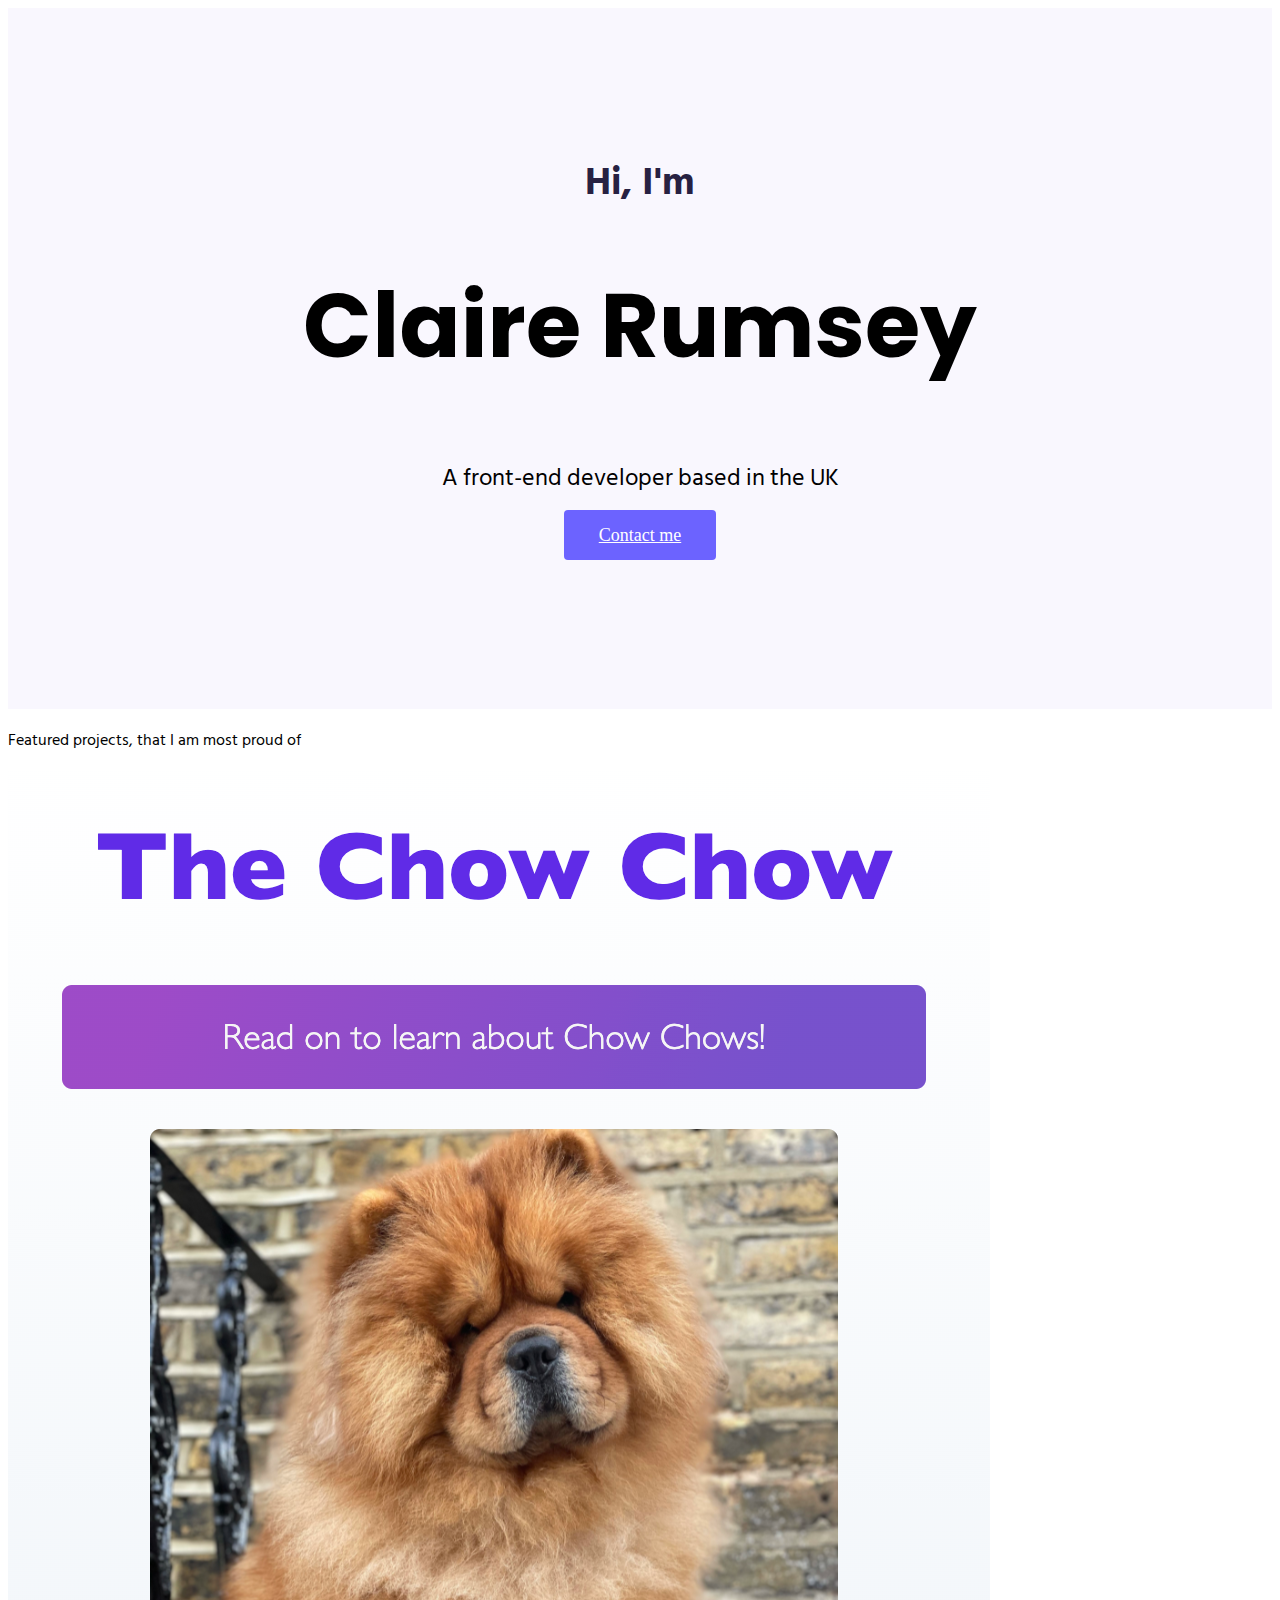
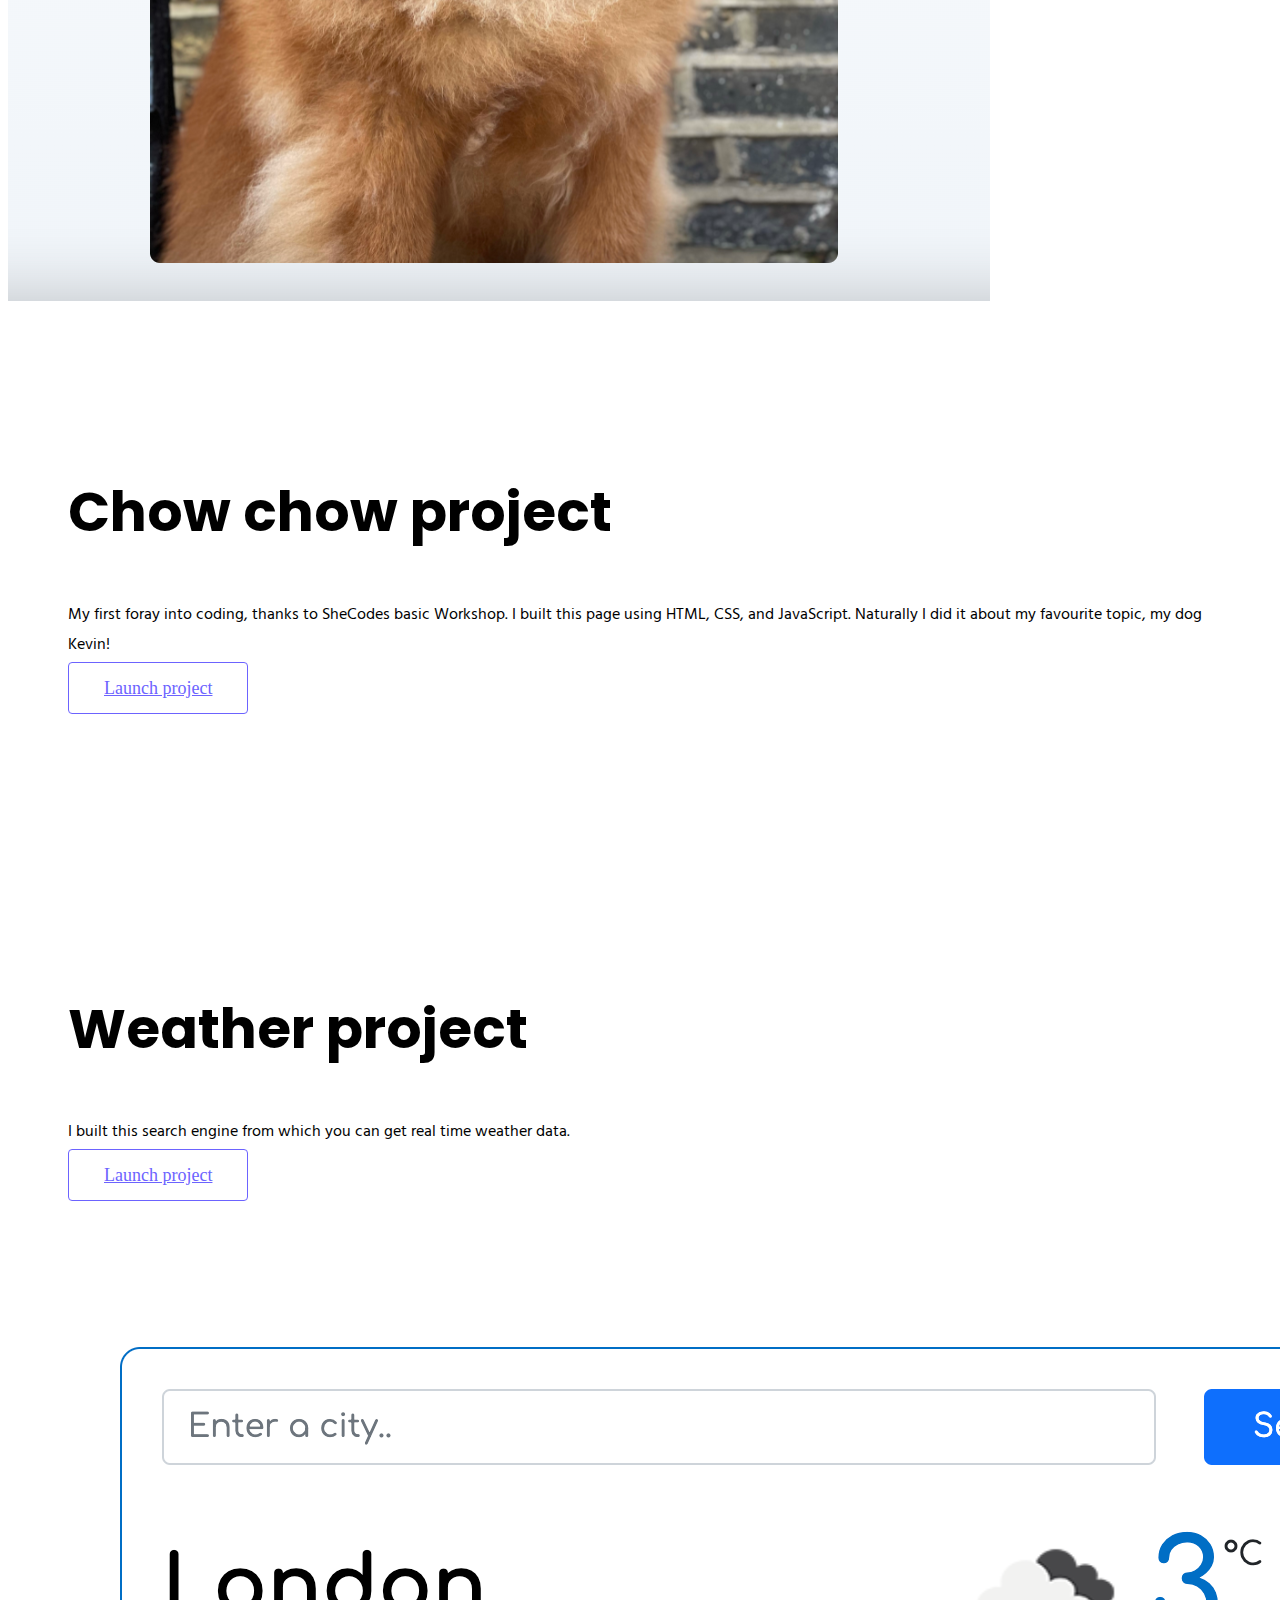
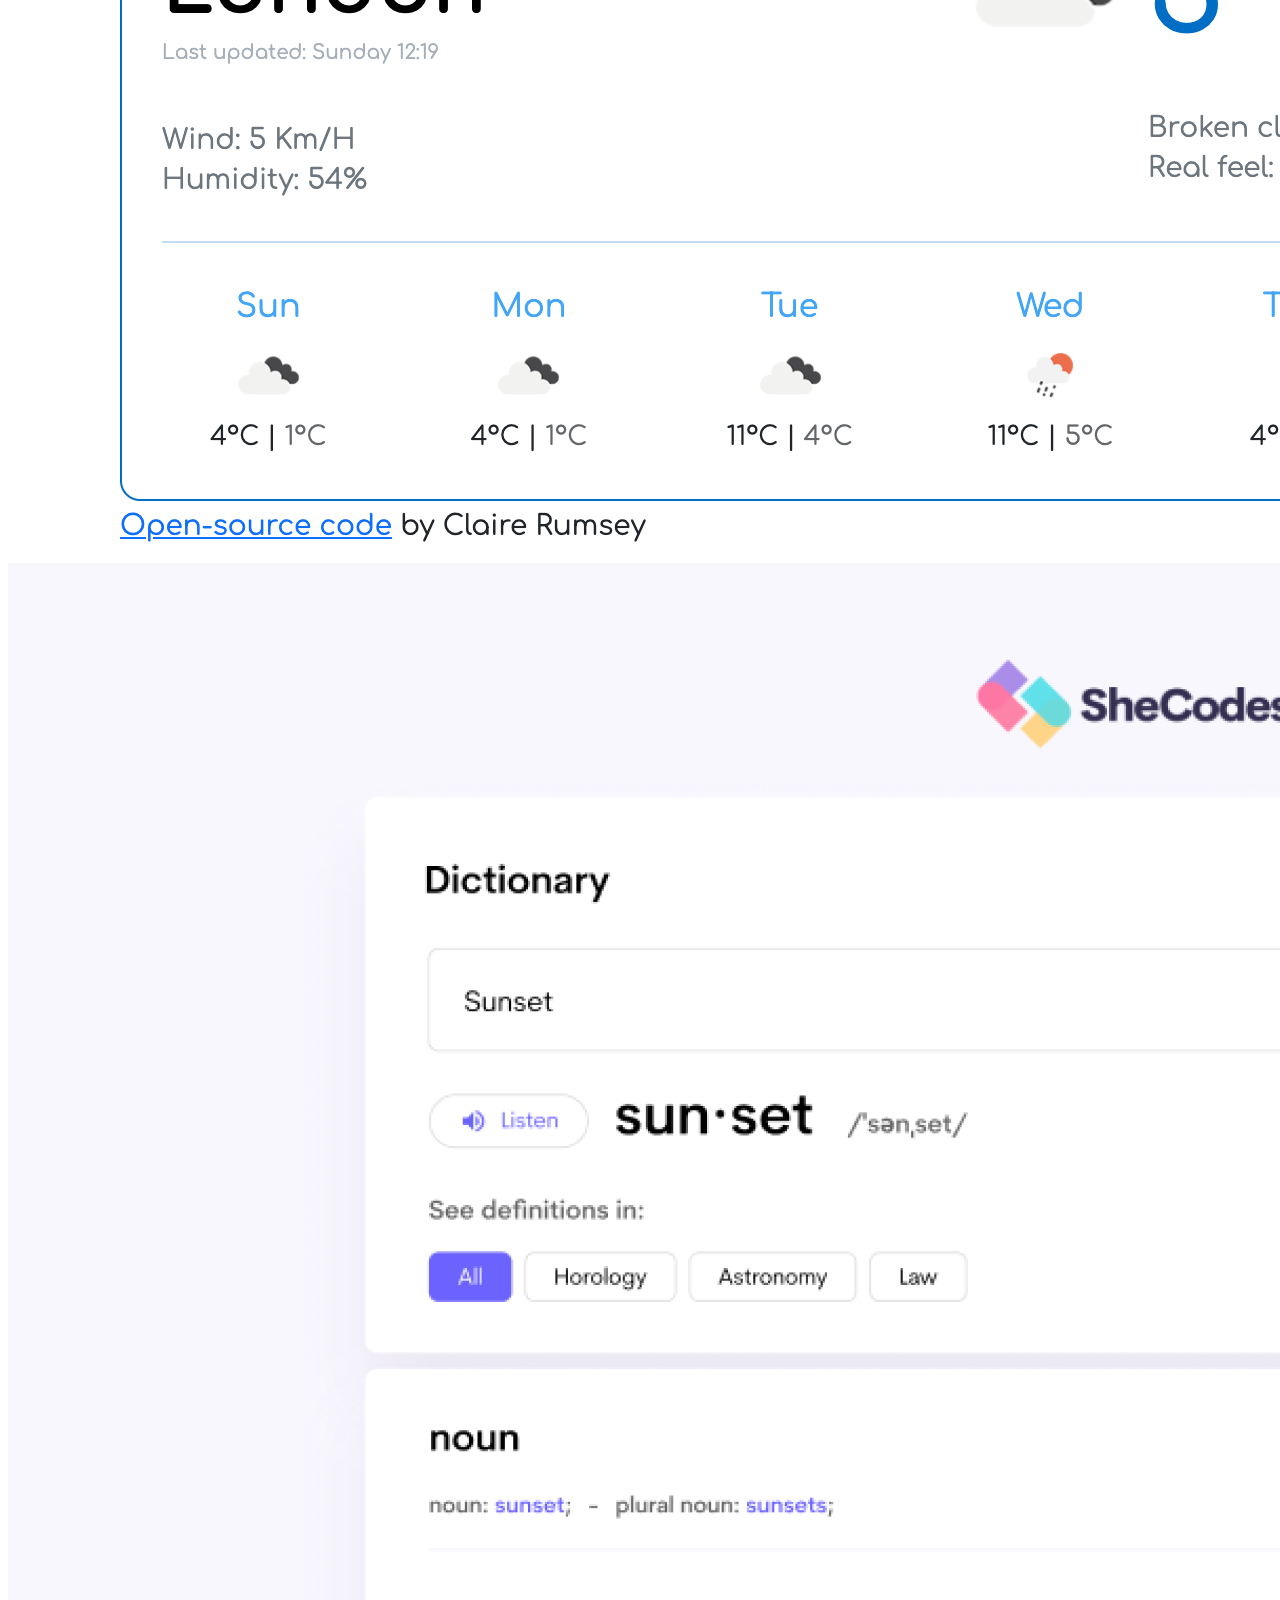
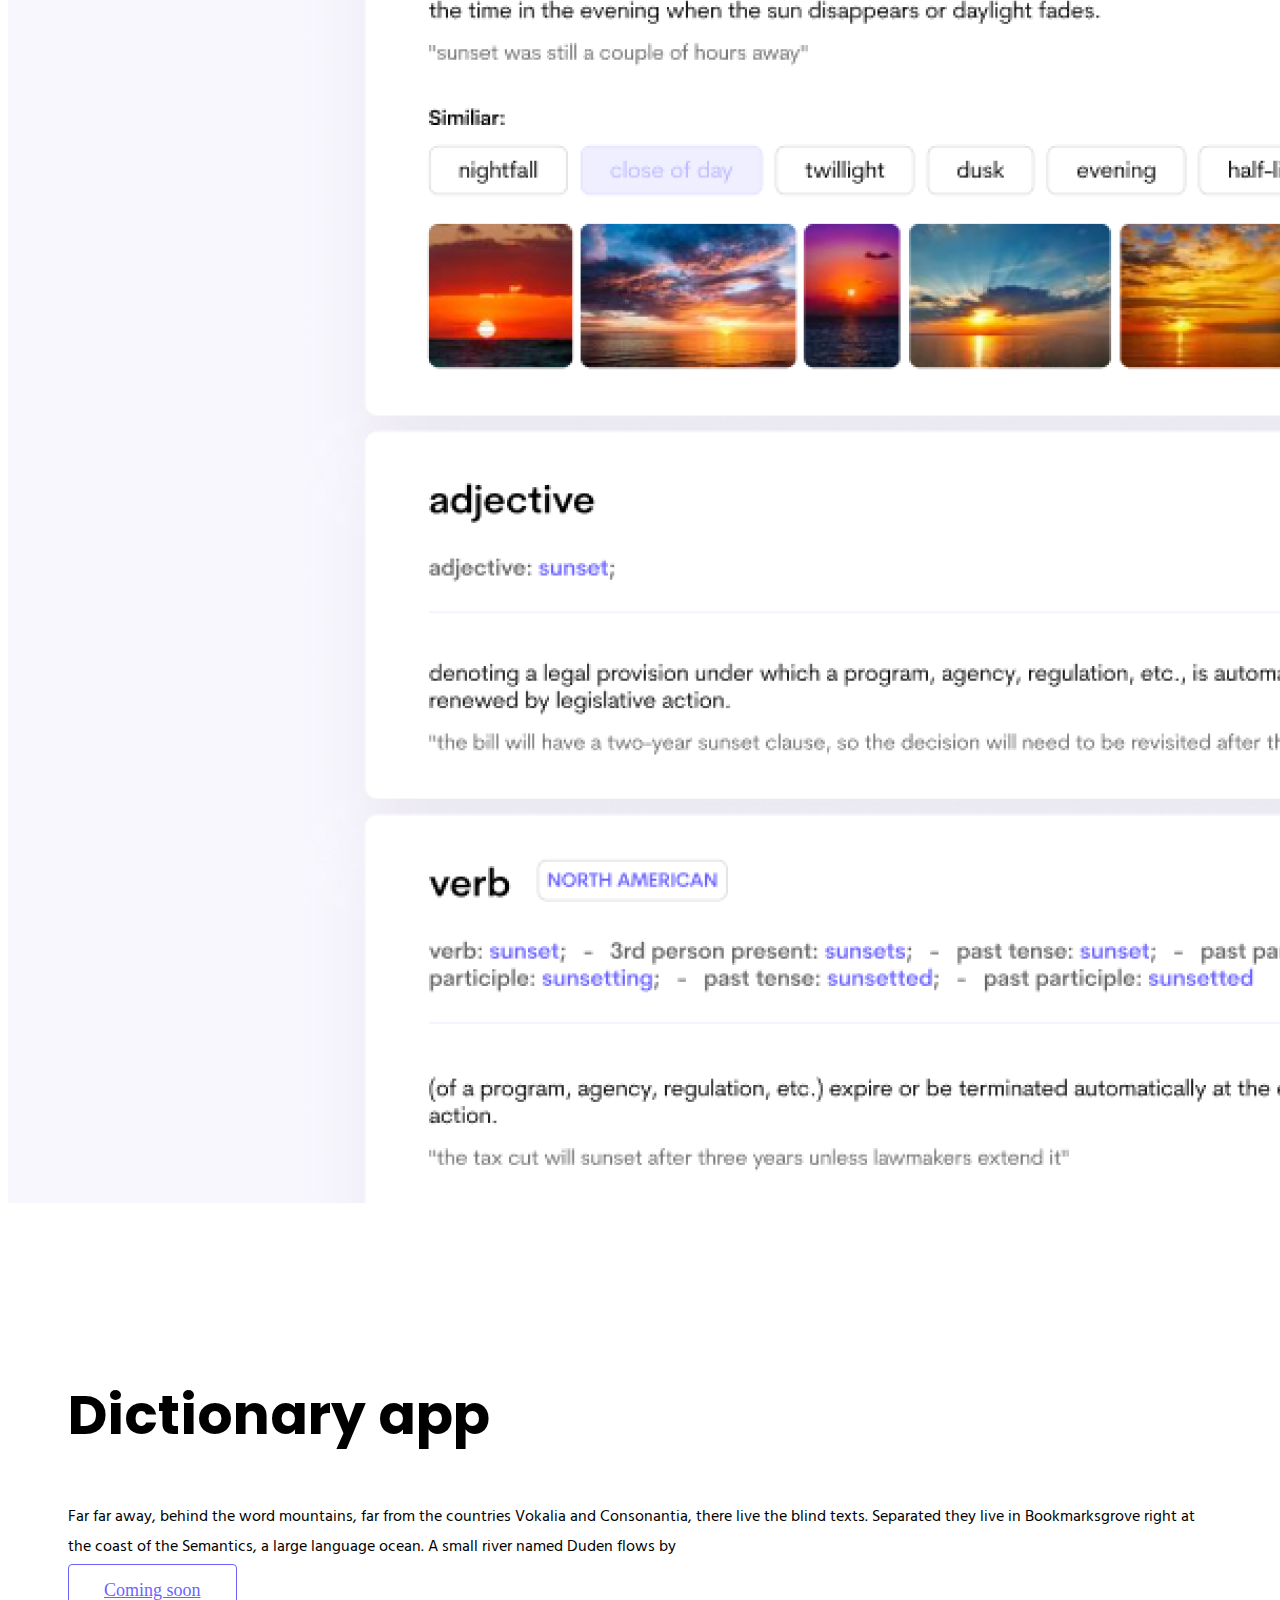
==== index.html @ 6bea8e53 "Integrated homepage content design" ====
<!DOCTYPE html>
<html lang="en">
  <head>
    <meta charset="UTF-8" />
    <meta http-equiv="X-UA-Compatible" content="IE=edge" />
    <meta name="viewport" content="width=device-width, initial-scale=1.0" />
    <title>Document</title>
    <link
      href="https://cdn.jsdelivr.net/npm/bootstrap@5.1.3/dist/css/bootstrap.min.css"
      rel="stylesheet"
      integrity="sha384-1BmE4kWBq78iYhFldvKuhfTAU6auU8tT94WrHftjDbrCEXSU1oBoqyl2QvZ6jIW3"
      crossorigin="anonymous"
    />
    <link rel="preconnect" href="https://fonts.googleapis.com" />
    <link rel="preconnect" href="https://fonts.gstatic.com" crossorigin />
    <link
      href="https://fonts.googleapis.com/css2?family=Hind+Siliguri:wght@400;600;700&family=Poppins:wght@100;200;500;700&display=swap"
      rel="stylesheet"
    />
    <link rel="stylesheet" href="styles/portfolio.css" />
    <script
      src="https://cdn.jsdelivr.net/npm/bootstrap@5.1.3/dist/js/bootstrap.bundle.min.js"
      integrity="sha384-ka7Sk0Gln4gmtz2MlQnikT1wXgYsOg+OMhuP+IlRH9sENBO0LRn5q+8nbTov4+1p"
      crossorigin="anonymous"
    ></script>
    <link
      rel="stylesheet"
      href="https://use.fontawesome.com/releases/v5.15.4/css/all.css"
      integrity="sha384-DyZ88mC6Up2uqS4h/KRgHuoeGwBcD4Ng9SiP4dIRy0EXTlnuz47vAwmeGwVChigm"
      crossorigin="anonymous"
    />
  </head>
  <body>
    <div class="hero">
      <p>Hi, I'm</p>
      <h1>Claire Rumsey</h1>
      <h2 class="mb-4">A front-end developer based in the UK</h2>
      <div>
        <a href="#" class="btn btn-branding"> Contact me</a>
      </div>
    </div>

    <p class="text-center m-5">Featured projects, that I am most proud of</p>
    <div class="container">
      <div class="row mb-4">
        <div class="col d-none d-lg-block">
          <img
            src="images/chowchow.png"
            class="img-fluid"
            alt="Kevin the Chow Chow"
          />
        </div>
        <div class="col">
          <div class="project-descriptions">
            <h2 class="mb-5">Chow chow project</h2>

            <p class="mb-4 text-muted">
              My first foray into coding, thanks to SheCodes basic Workshop. I
              built this page using HTML, CSS, and JavaScript. Naturally I did
              it about my favourite topic, my dog Kevin!
            </p>

            <a href="" class="btn btn-branding-outline"> Launch project </a>
          </div>
        </div>
      </div>
      <div class="row mb-4">
        <div class="col">
          <div class="project-descriptions">
            <h2 class="mb-5">Weather project</h2>

            <p class="mb-4 text-muted">
              I built this search engine from which you can get real time
              weather data.
            </p>

            <a href="" class="btn btn-branding-outline"> Launch project </a>
          </div>
        </div>
        <div class="col d-none d-lg-block">
          <img
            src="images/weather.png"
            class="img-fluid mt-5"
            alt="Weather app"
          />
        </div>
      </div>
      <div class="row mb-4">
        <div class="col d-none d-lg-block">
          <img
            src="images/dictionary.png"
            class="img-fluid"
            alt="Greek yogurt"
          />
        </div>
        <div class="col">
          <div class="project-descriptions">
            <h2 class="mb-5">Dictionary app</h2>

            <p class="mb-4 text-muted">
              Far far away, behind the word mountains, far from the countries
              Vokalia and Consonantia, there live the blind texts. Separated
              they live in Bookmarksgrove right at the coast of the Semantics, a
              large language ocean. A small river named Duden flows by
            </p>

            <a href="" class="btn btn-branding-outline"> Coming soon</a>
          </div>
        </div>
      </div>
    </div>
  </body>
</html>
---- styles/portfolio.css ----
/*font-family: 'Hind Siliguri', sans-serif;
font-family: 'Poppins', sans-serif; */

:root {
  --branding-color: #6c63ff;
  --secondary-color: #f9f7fe;
  --heading-font-family: "Poppins", sans-serif;
  --default-font-family: "Hind Siliguri", sans-serif;
}

h1,
h2,
h3,
h4,
h5,
h6 {
  font-family: var(--heading-font-family);
}

h1 {
  font-size: 90px;
  line-height: 1.5;
}

h2 {
  font-size: 55px;
}

p {
  font-family: var(--default-font-family);
  font-weight: normal;
  font-size: 16px;
  line-height: 30px;
}

.hero {
  background: var(--secondary-color);
  text-align: center;
  padding: 160px 20px;
}

.hero p {
  color: #272142;
  font-size: 38px;
  font-weight: bold;
  margin: 0;
}

.hero h2 {
  font-family: "Hind Siliguri", sans-serif;
  font-weight: normal;
  font-size: 24px;
  line-height: 2;
}

.btn-branding {
  background: var(--branding-color);
  border-radius: 4px;
  color: #ffff;
  font-size: 18px;
  line-height: 27px;
  padding: 15px 35px;
}

.btn-branding-outline {
  border: 1px solid var(--branding-color);
  border-radius: 4px;
  color: var(--branding-color);
  font-size: 18px;
  line-height: 27px;
  padding: 15px 35px;
}

.project-descriptions {
  padding: 120px 60px;
}

@media (max-width: 993px) {
  h1 {
    font-size: 60px;
  }

  h2 {
    font-size: 45px;
  }

  .hero {
    padding: 80px 20px;
  }
  .project-descriptions {
    padding: 0;
    text-align: center;
  }
}
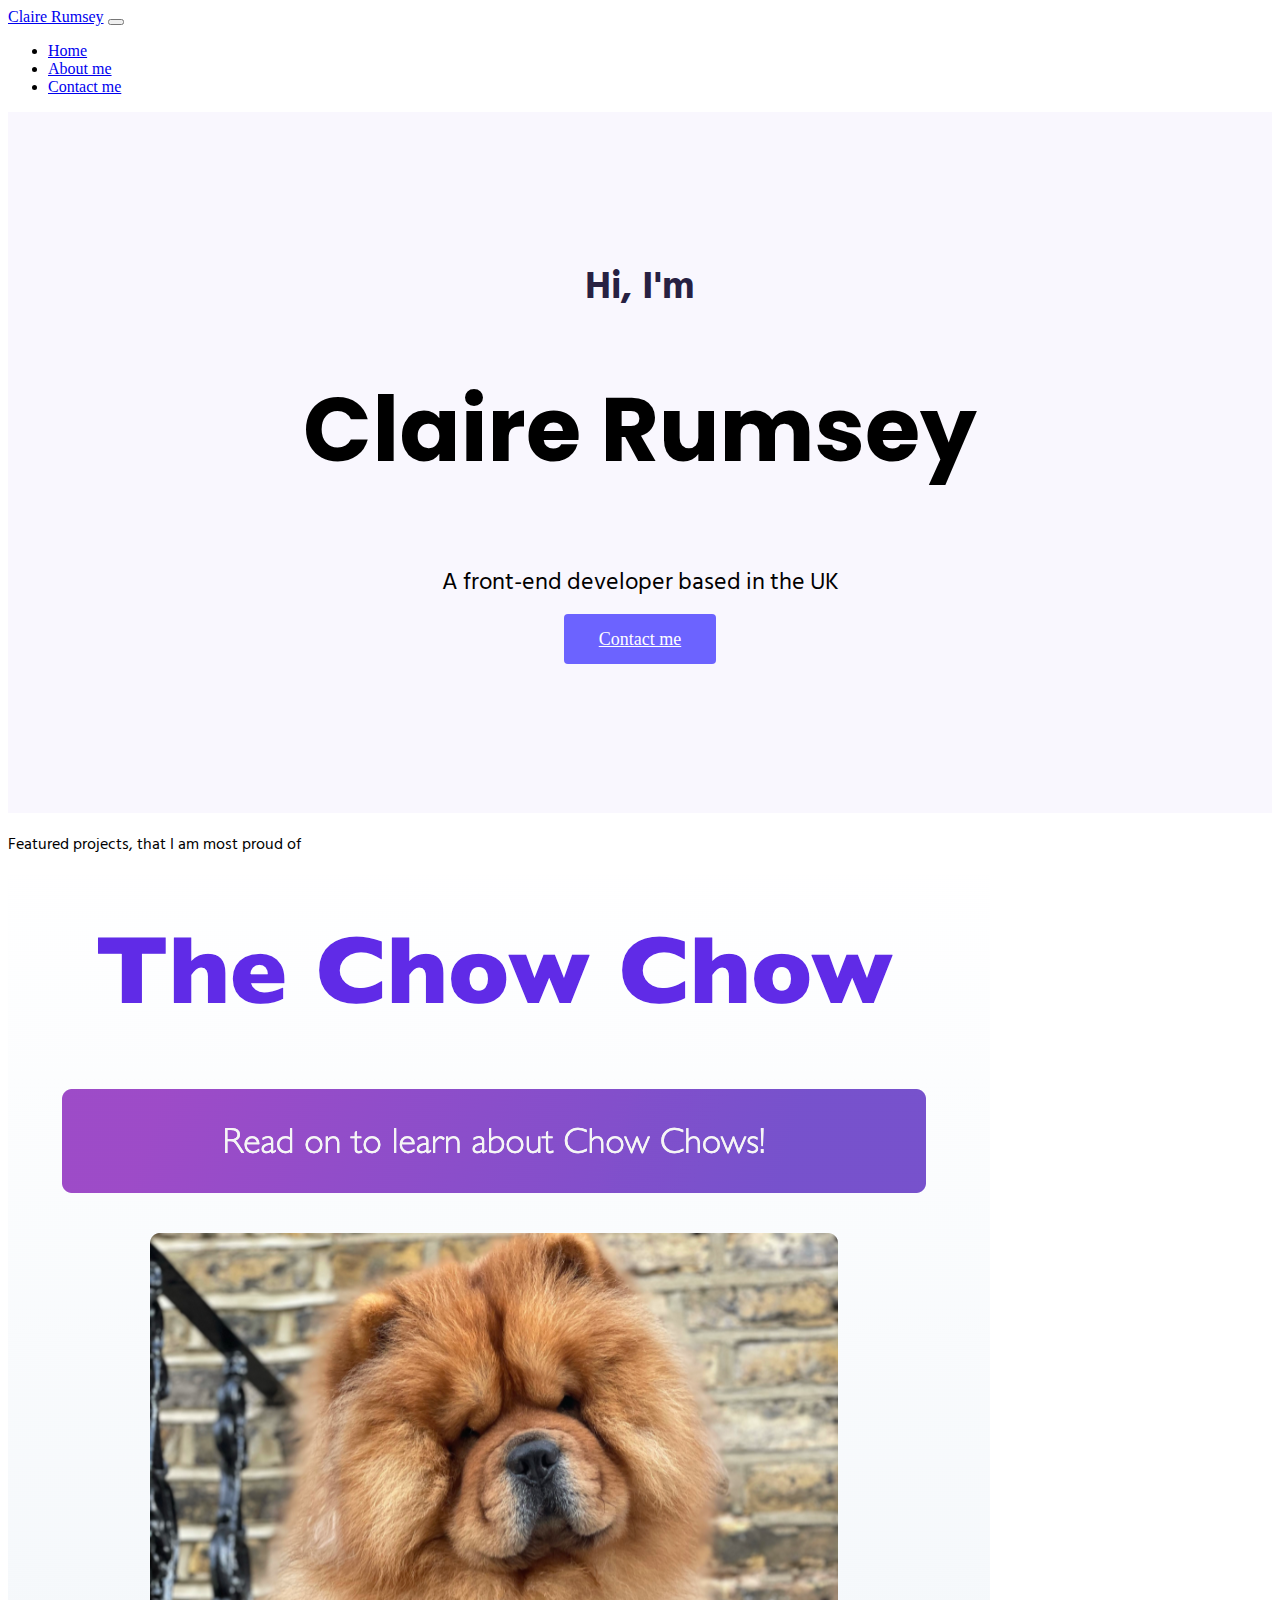
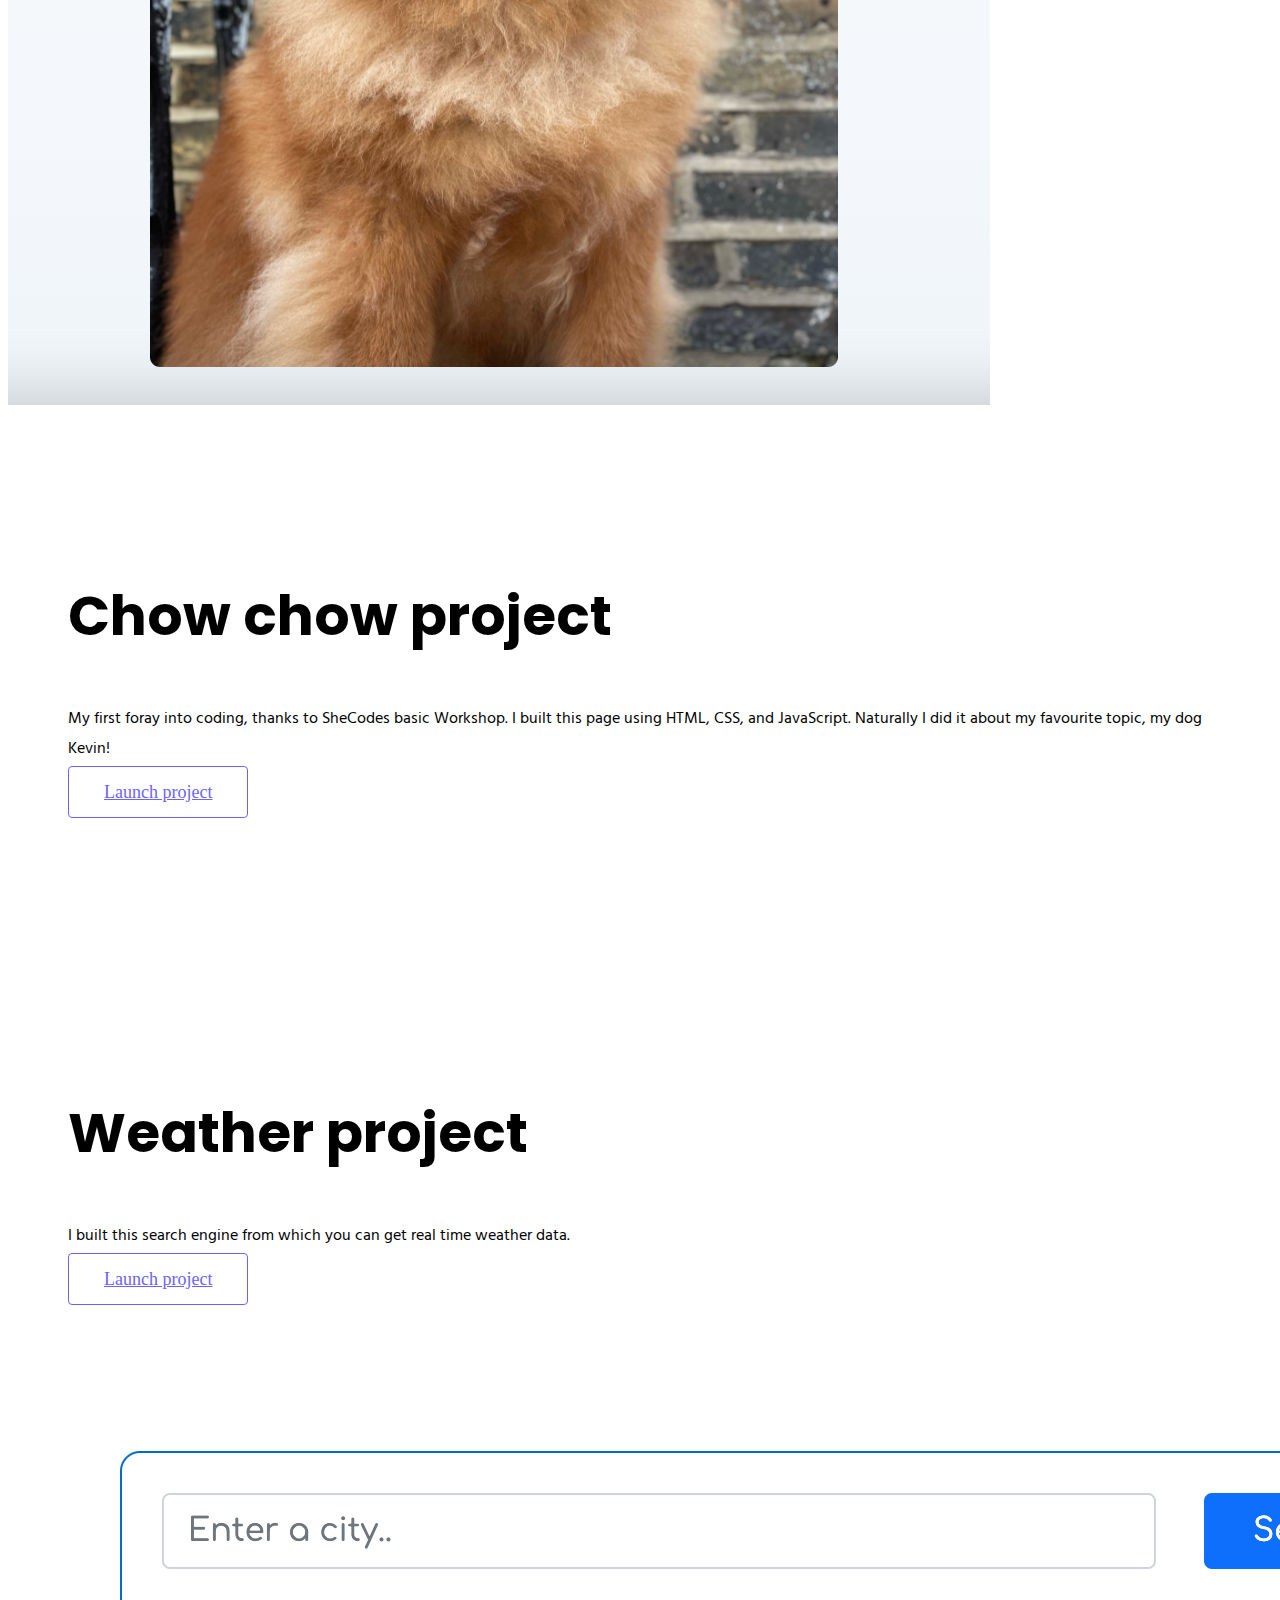
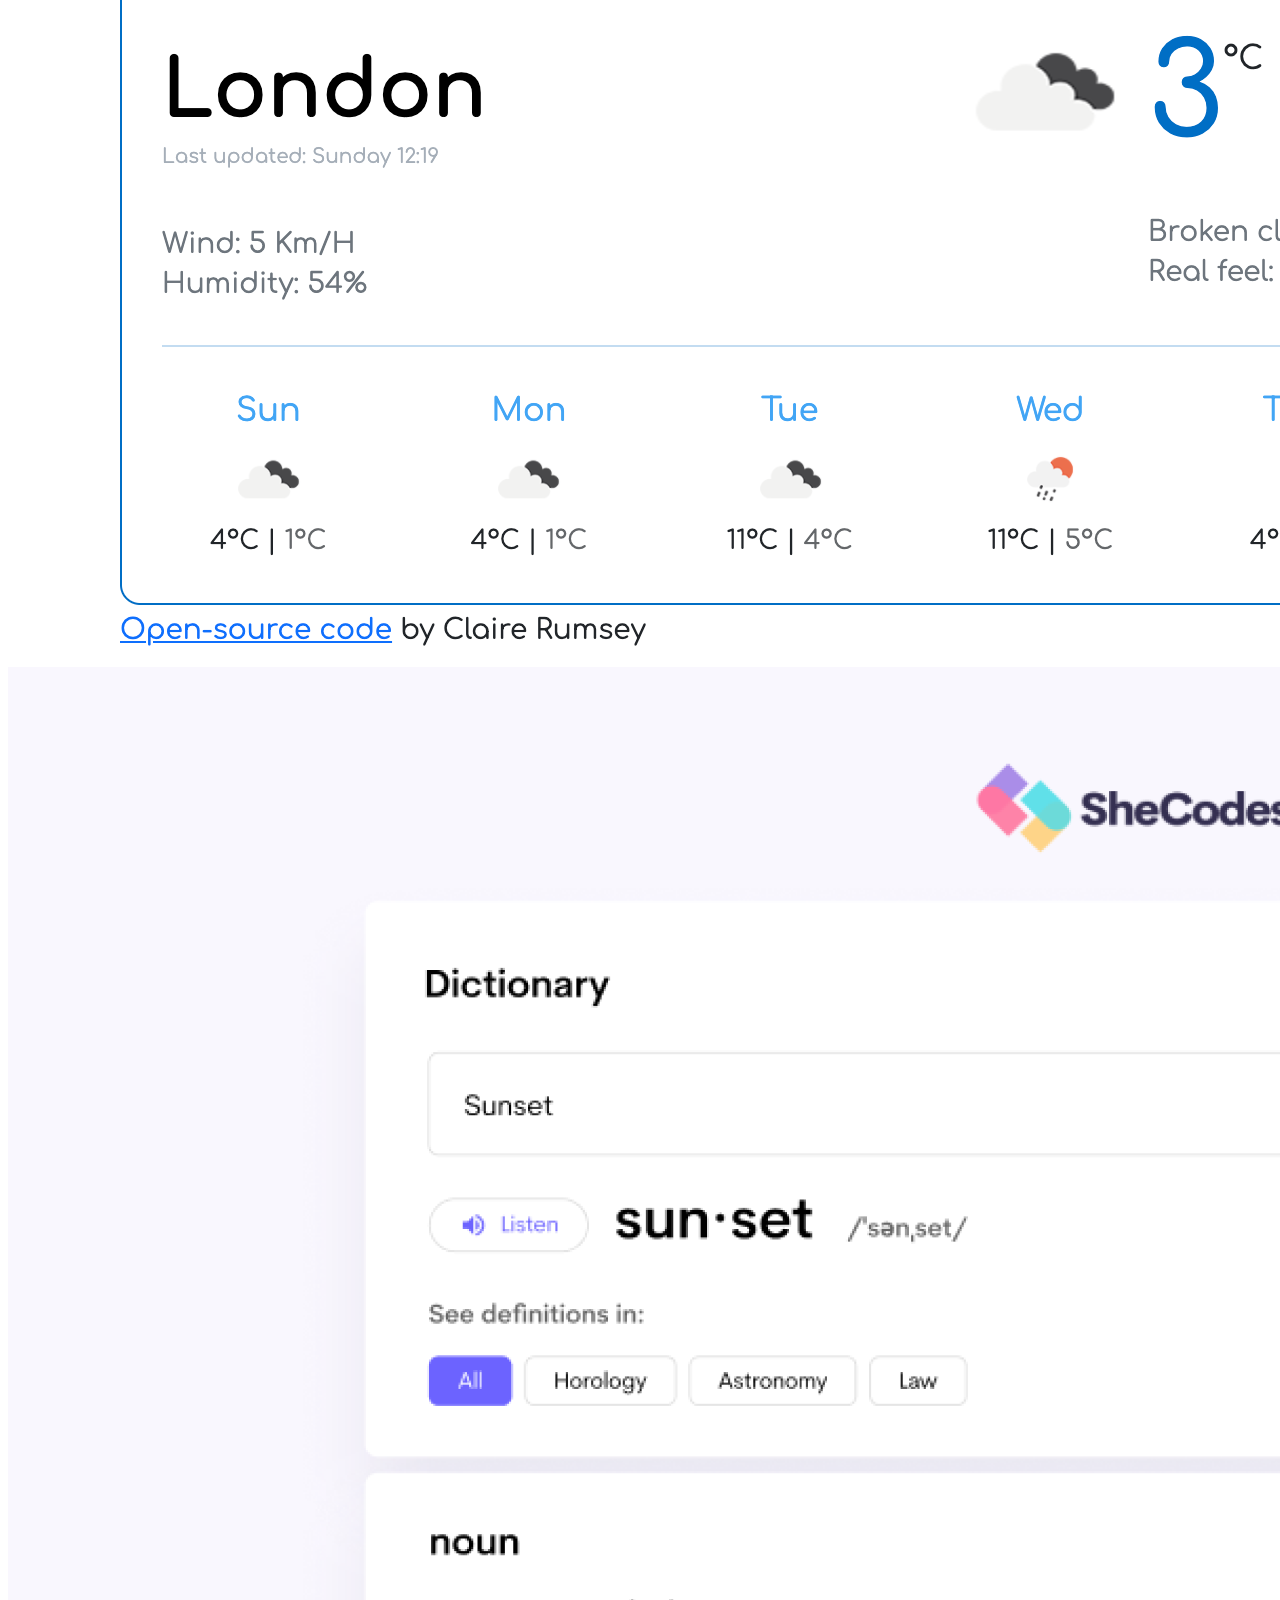
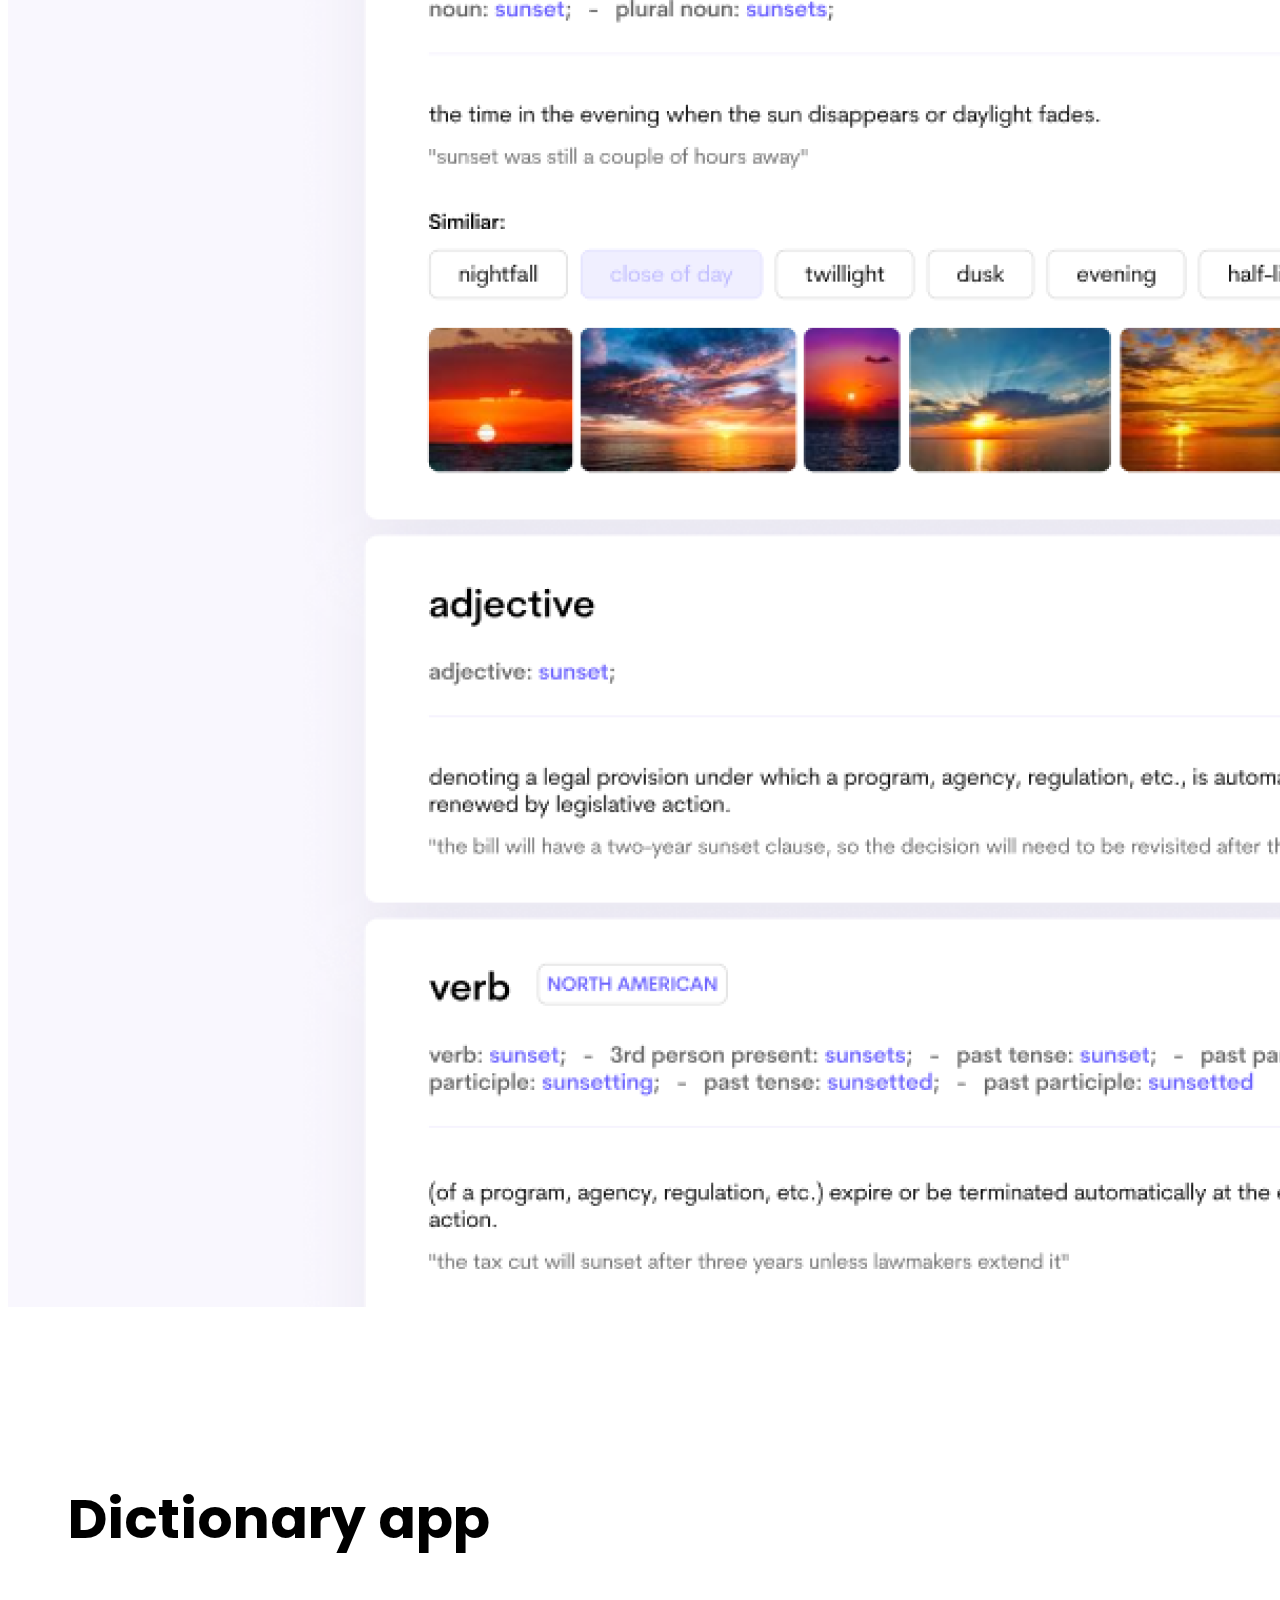
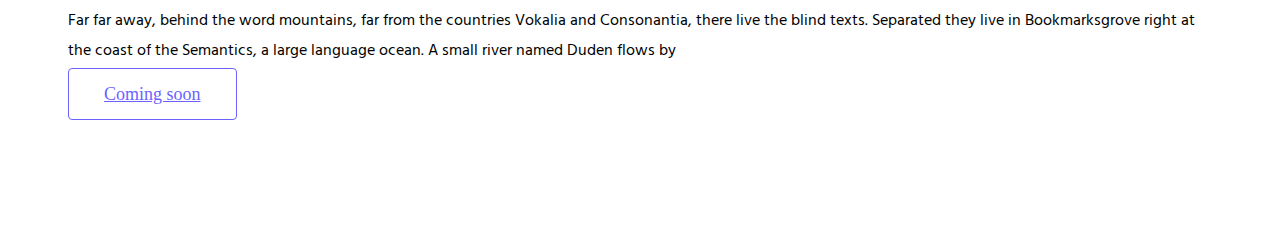
==== commit 3b332384: "Creation of about.html + css and formatting" ====
--- a/index.html
+++ b/index.html
@@ -31,6 +31,37 @@
     />
   </head>
   <body>
+    <nav class="navbar navbar-expand-lg navbar-light bg-light fixed-top">
+      <div class="container">
+        <a class="navbar-brand" href="index.html">Claire Rumsey</a>
+        <button
+          class="navbar-toggler"
+          type="button"
+          data-bs-toggle="collapse"
+          data-bs-target="#navbarNav"
+          aria-controls="navbarNav"
+          aria-expanded="false"
+          aria-label="Toggle navigation"
+        >
+          <span class="navbar-toggler-icon"></span>
+        </button>
+        <div class="collapse navbar-collapse" id="navbarNav">
+          <ul class="navbar-nav">
+            <li class="nav-item">
+              <a class="nav-link active" aria-current="page" href="index.html"
+                >Home</a
+              >
+            </li>
+            <li class="nav-item">
+              <a class="nav-link" href="about.html">About me</a>
+            </li>
+            <li class="nav-item">
+              <a class="nav-link" href="about.html#contact">Contact me</a>
+            </li>
+          </ul>
+        </div>
+      </div>
+    </nav>
     <div class="hero">
       <p>Hi, I'm</p>
       <h1>Claire Rumsey</h1>
--- a/styles/portfolio.css
+++ b/styles/portfolio.css
@@ -53,6 +53,24 @@
   line-height: 2;
 }
 
+.about-section {
+  padding: 160px 20px;
+}
+
+.about-section h1 {
+  font-size: 64px;
+  line-height: 80px;
+}
+
+.about-section h2 {
+  font-size: 18px;
+  font-family: var(--heading-font-family);
+}
+
+.about-section-content {
+  margin: 30px;
+}
+
 .btn-branding {
   background: var(--branding-color);
   border-radius: 4px;
@@ -87,6 +105,11 @@
   .hero {
     padding: 80px 20px;
   }
+
+  .about-section {
+    text-align: center;
+    padding: 0;
+  }
   .project-descriptions {
     padding: 0;
     text-align: center;
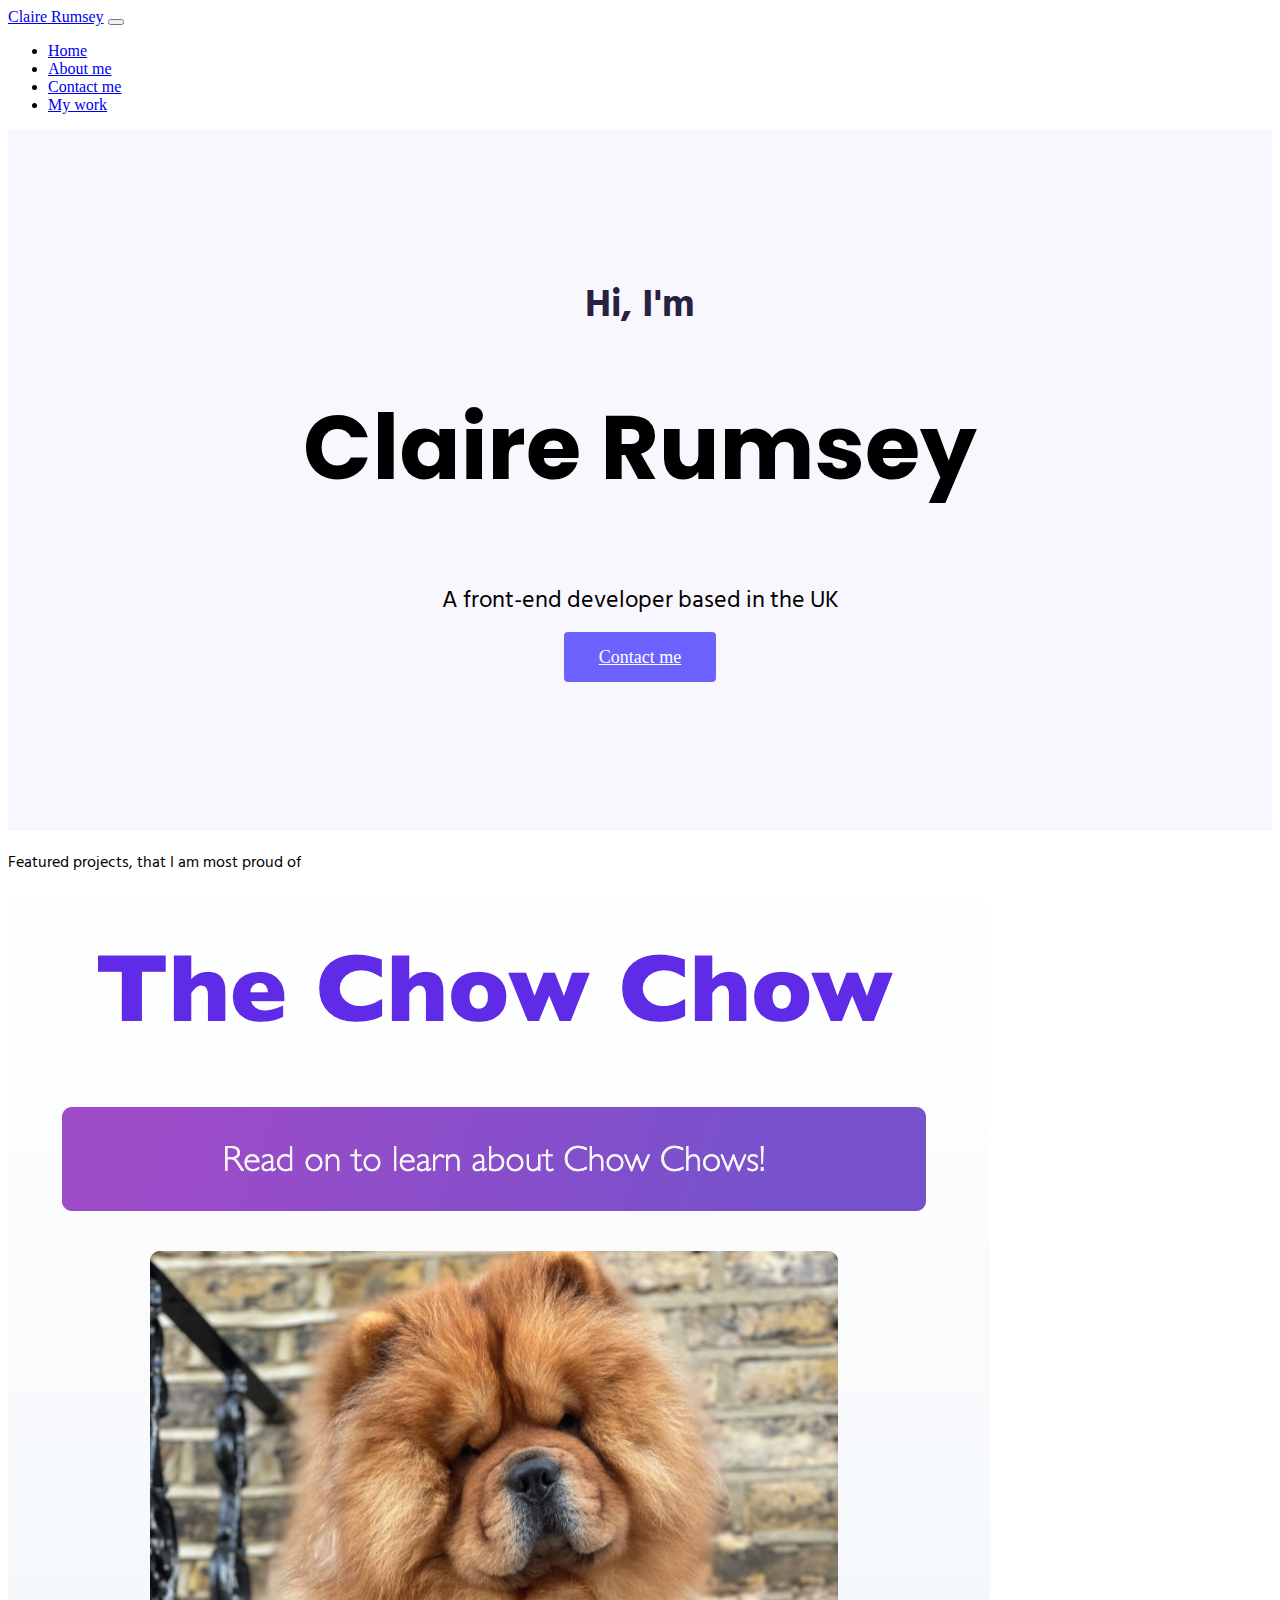
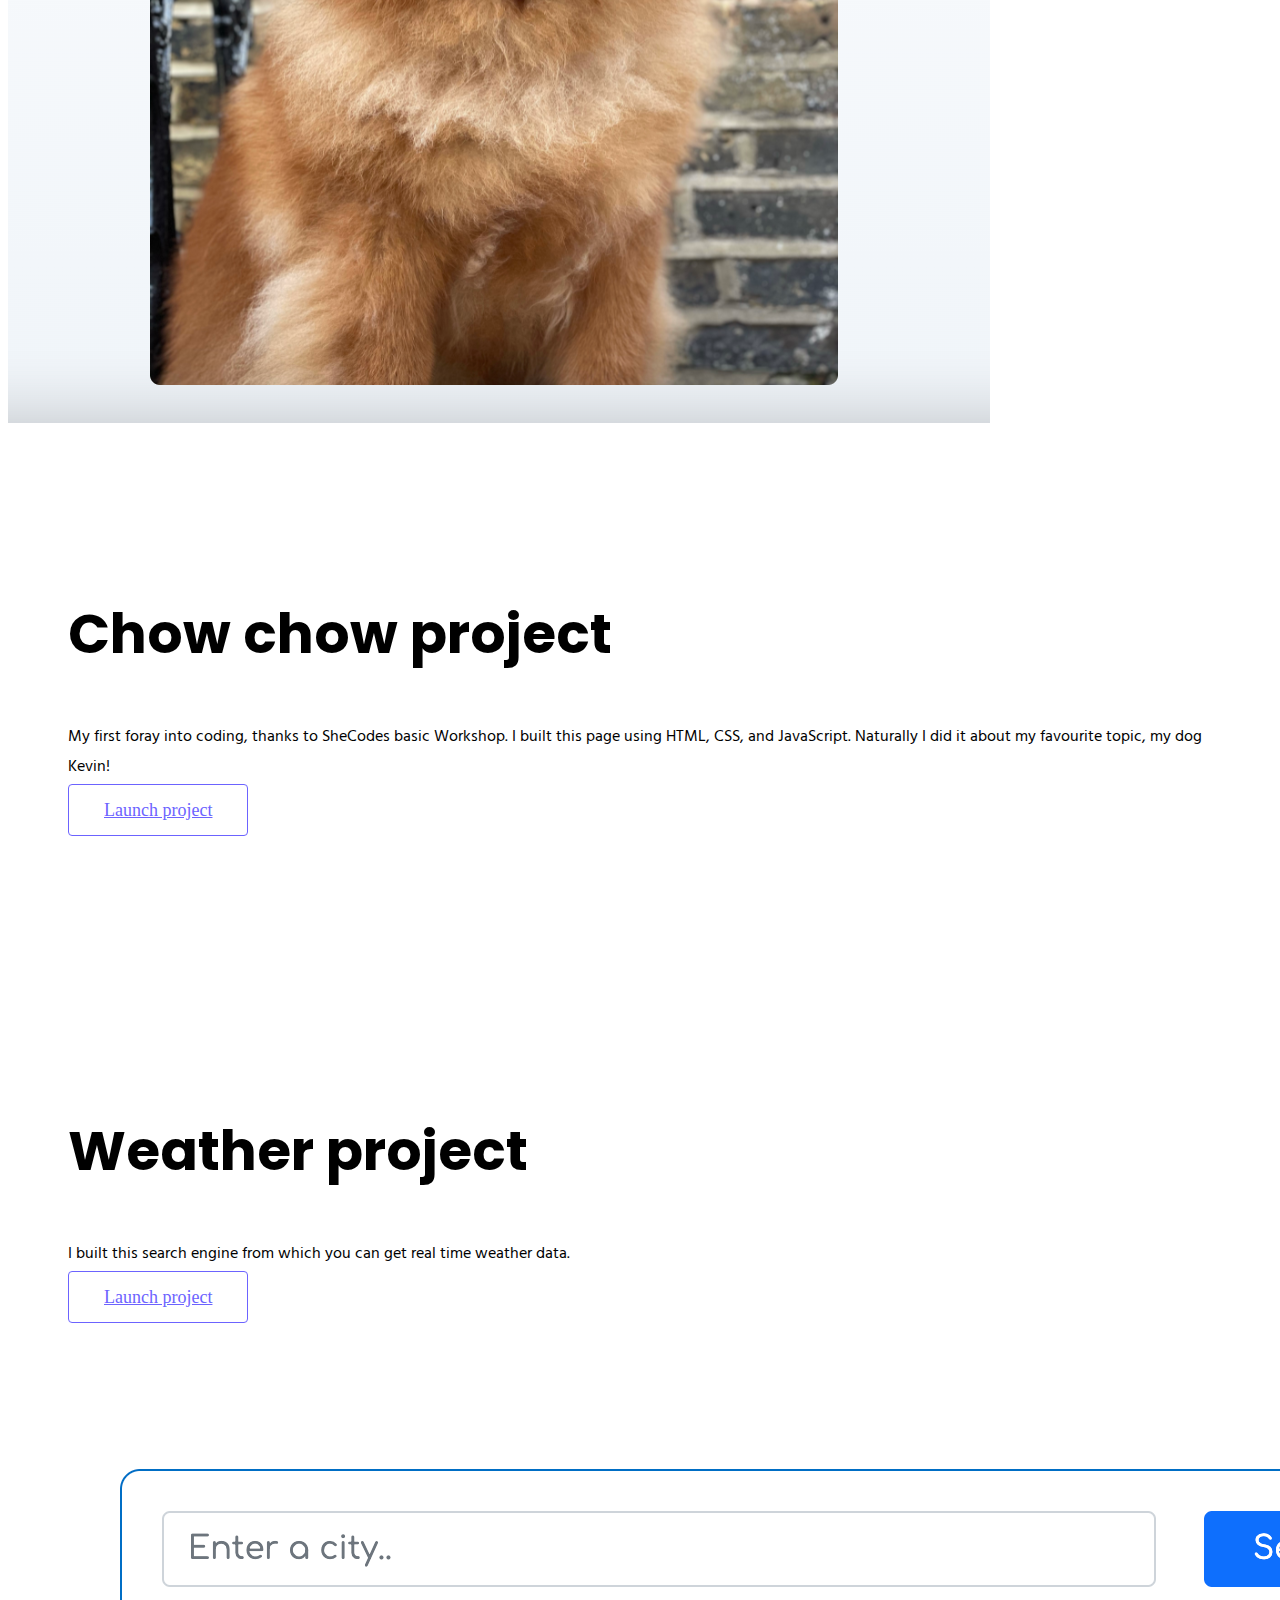
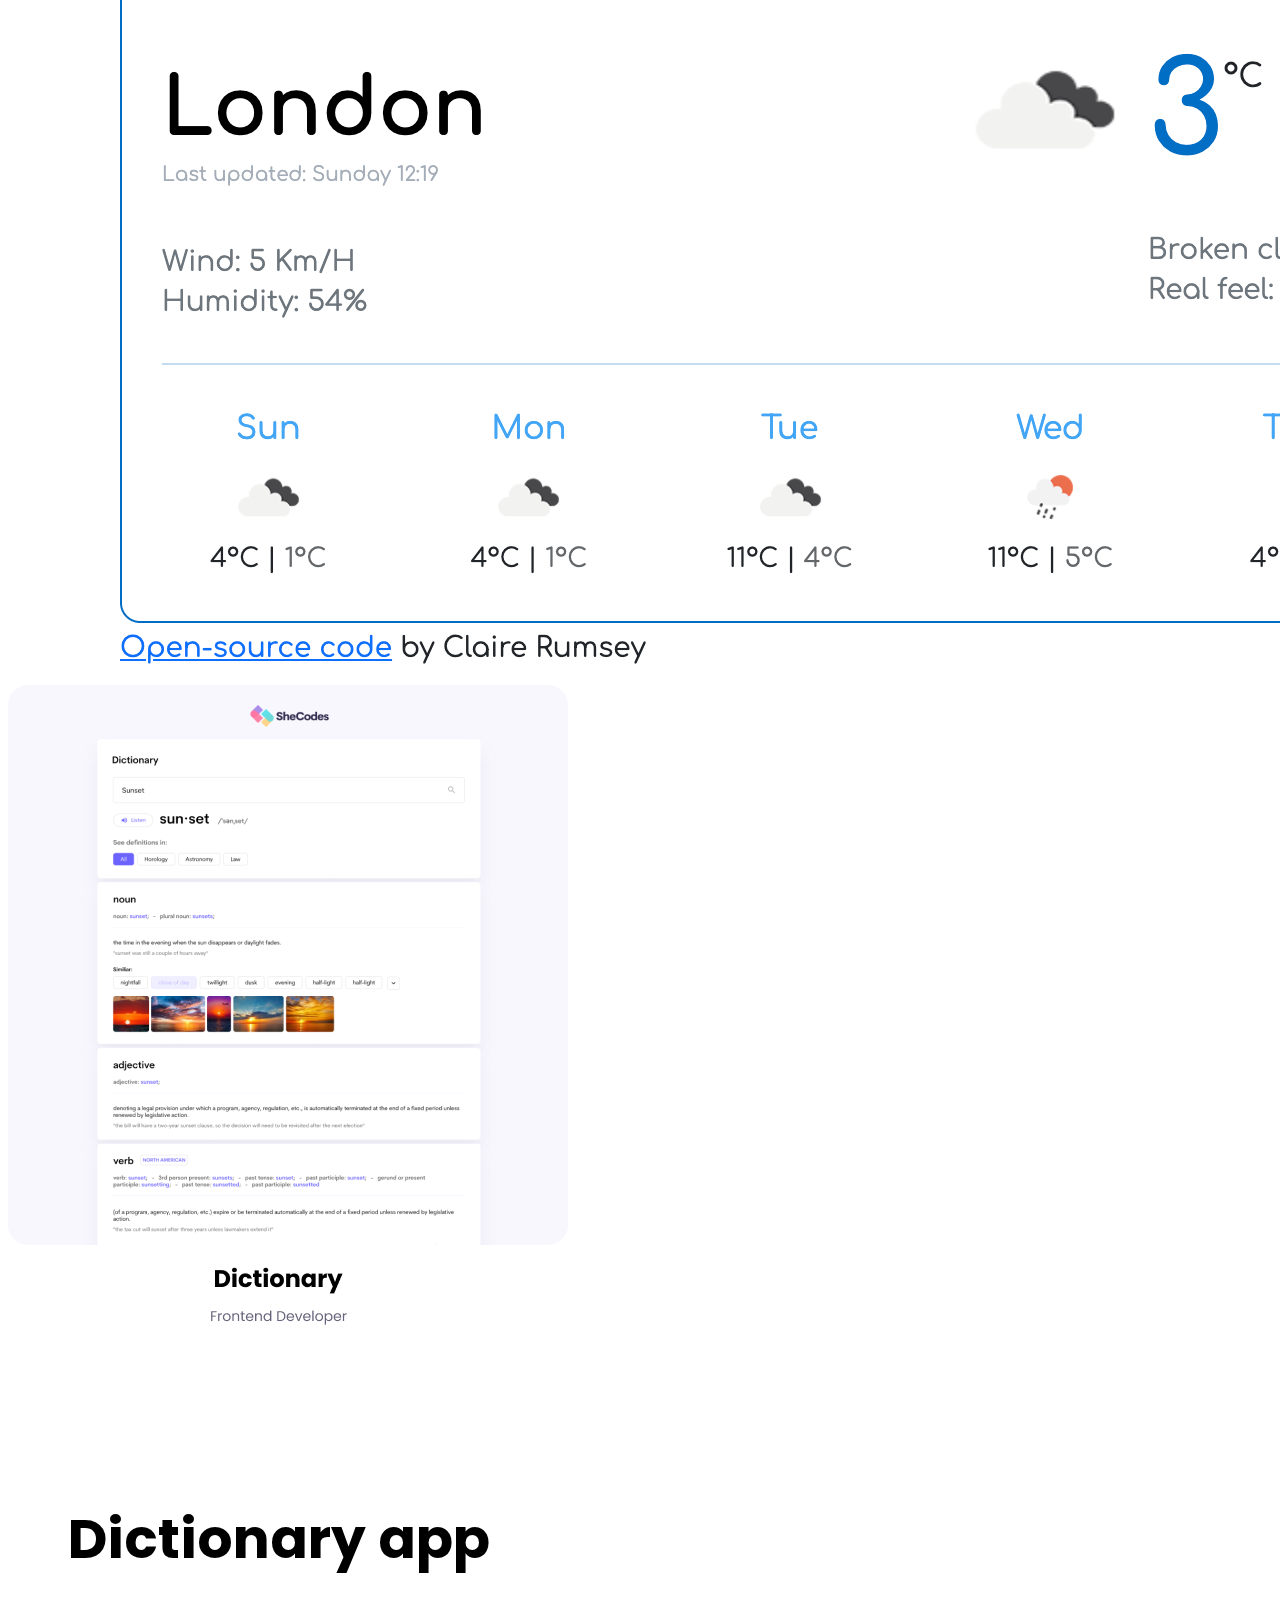
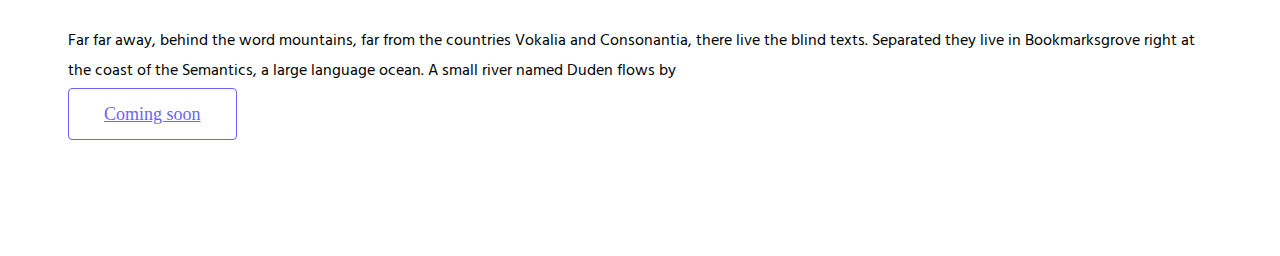
==== commit 7cc29ddf: "Add work.html to the navbar" ====
--- a/index.html
+++ b/index.html
@@ -57,6 +57,9 @@
             </li>
             <li class="nav-item">
               <a class="nav-link" href="about.html#contact">Contact me</a>
+            </li>
+            <li class="nav-item">
+              <a class="nav-link" href="work.html">My work</a>
             </li>
           </ul>
         </div>
--- a/styles/portfolio.css
+++ b/styles/portfolio.css
@@ -53,21 +53,32 @@
   line-height: 2;
 }
 
-.about-section {
+.content-container {
   padding: 160px 20px;
 }
 
-.about-section h1 {
+.content h1 {
   font-size: 64px;
   line-height: 80px;
 }
 
-.about-section h2 {
+.content h2 {
+  font-family: var(--heading-font-family);
   font-size: 18px;
-  font-family: var(--heading-font-family);
 }
 
-.about-section-content {
+.content h3 {
+  font-family: var(--heading-font-family);
+  font-size: 24px;
+  line-height: 1.5;
+  margin: 20px 0 0;
+}
+
+.contect p {
+  font-size: 14px;
+}
+
+.content {
   margin: 30px;
 }
 
@@ -106,7 +117,7 @@
     padding: 80px 20px;
   }
 
-  .about-section {
+  .content-container {
     text-align: center;
     padding: 0;
   }
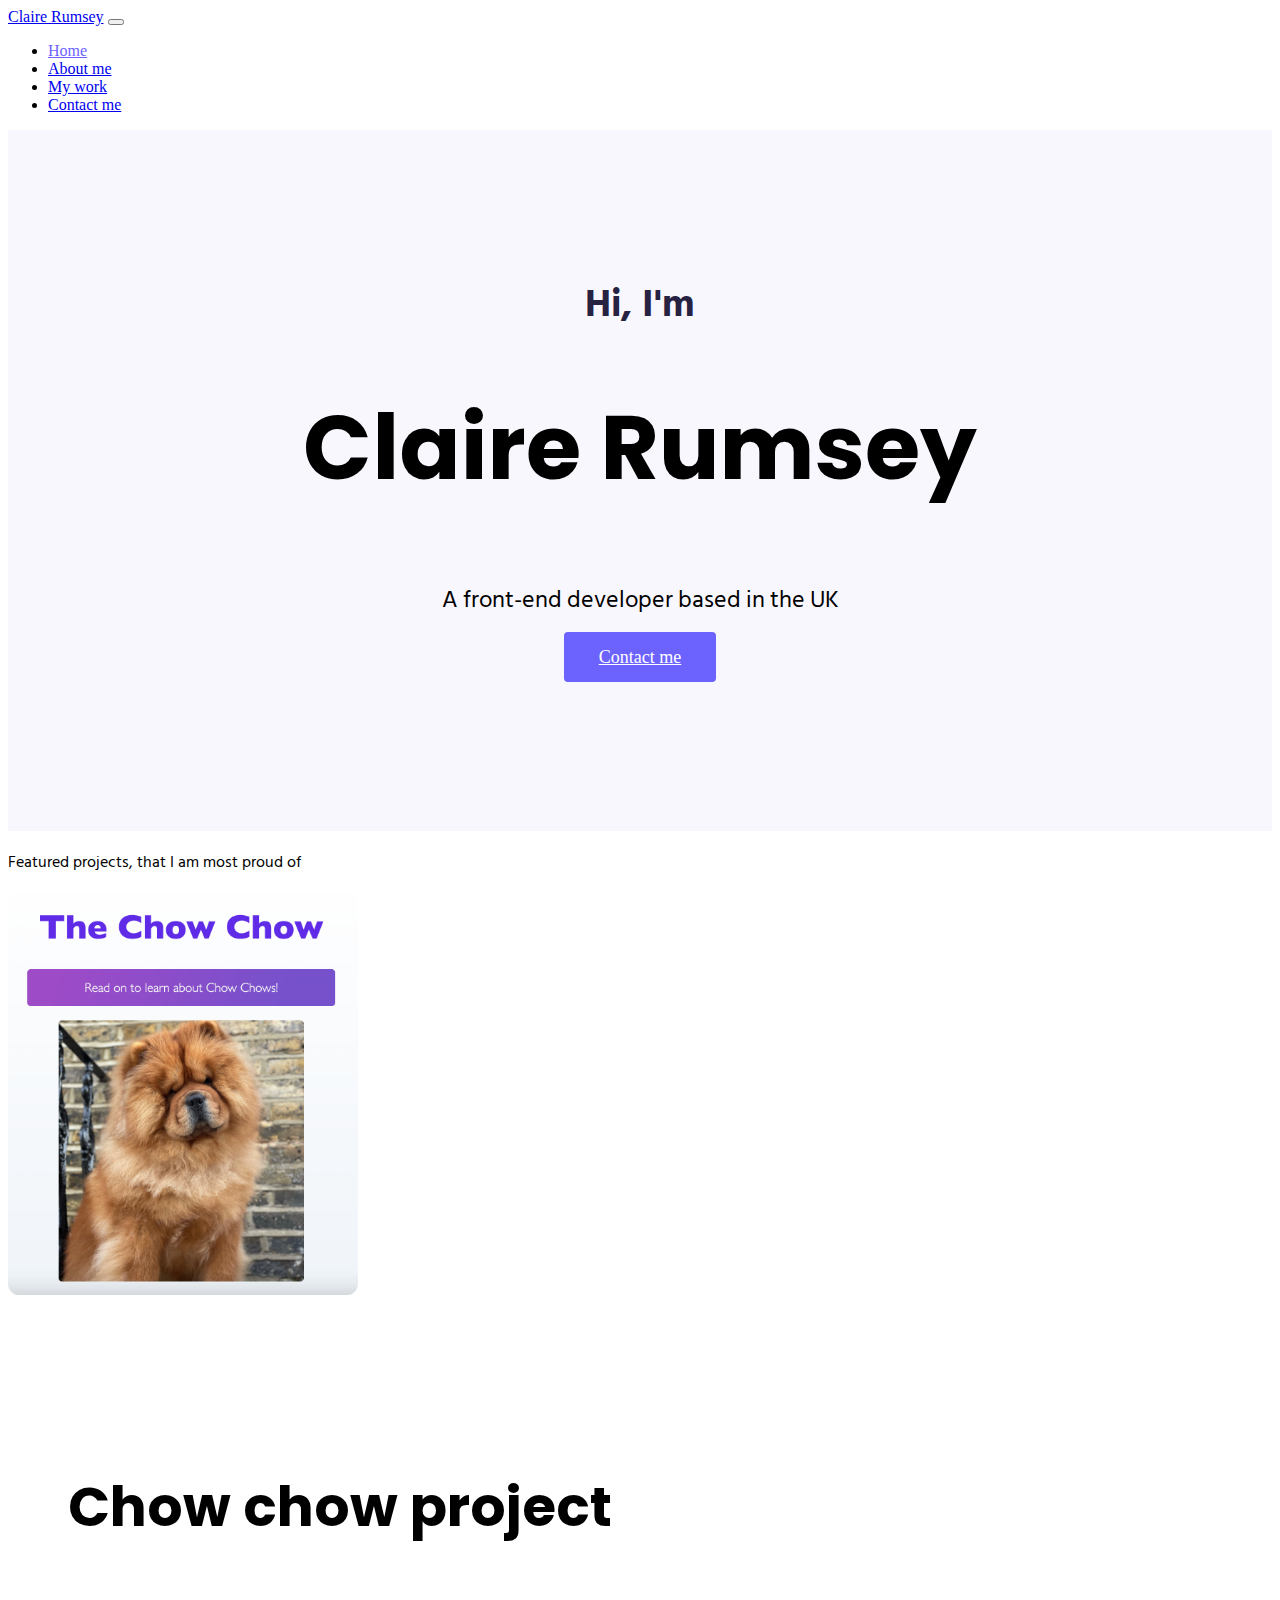
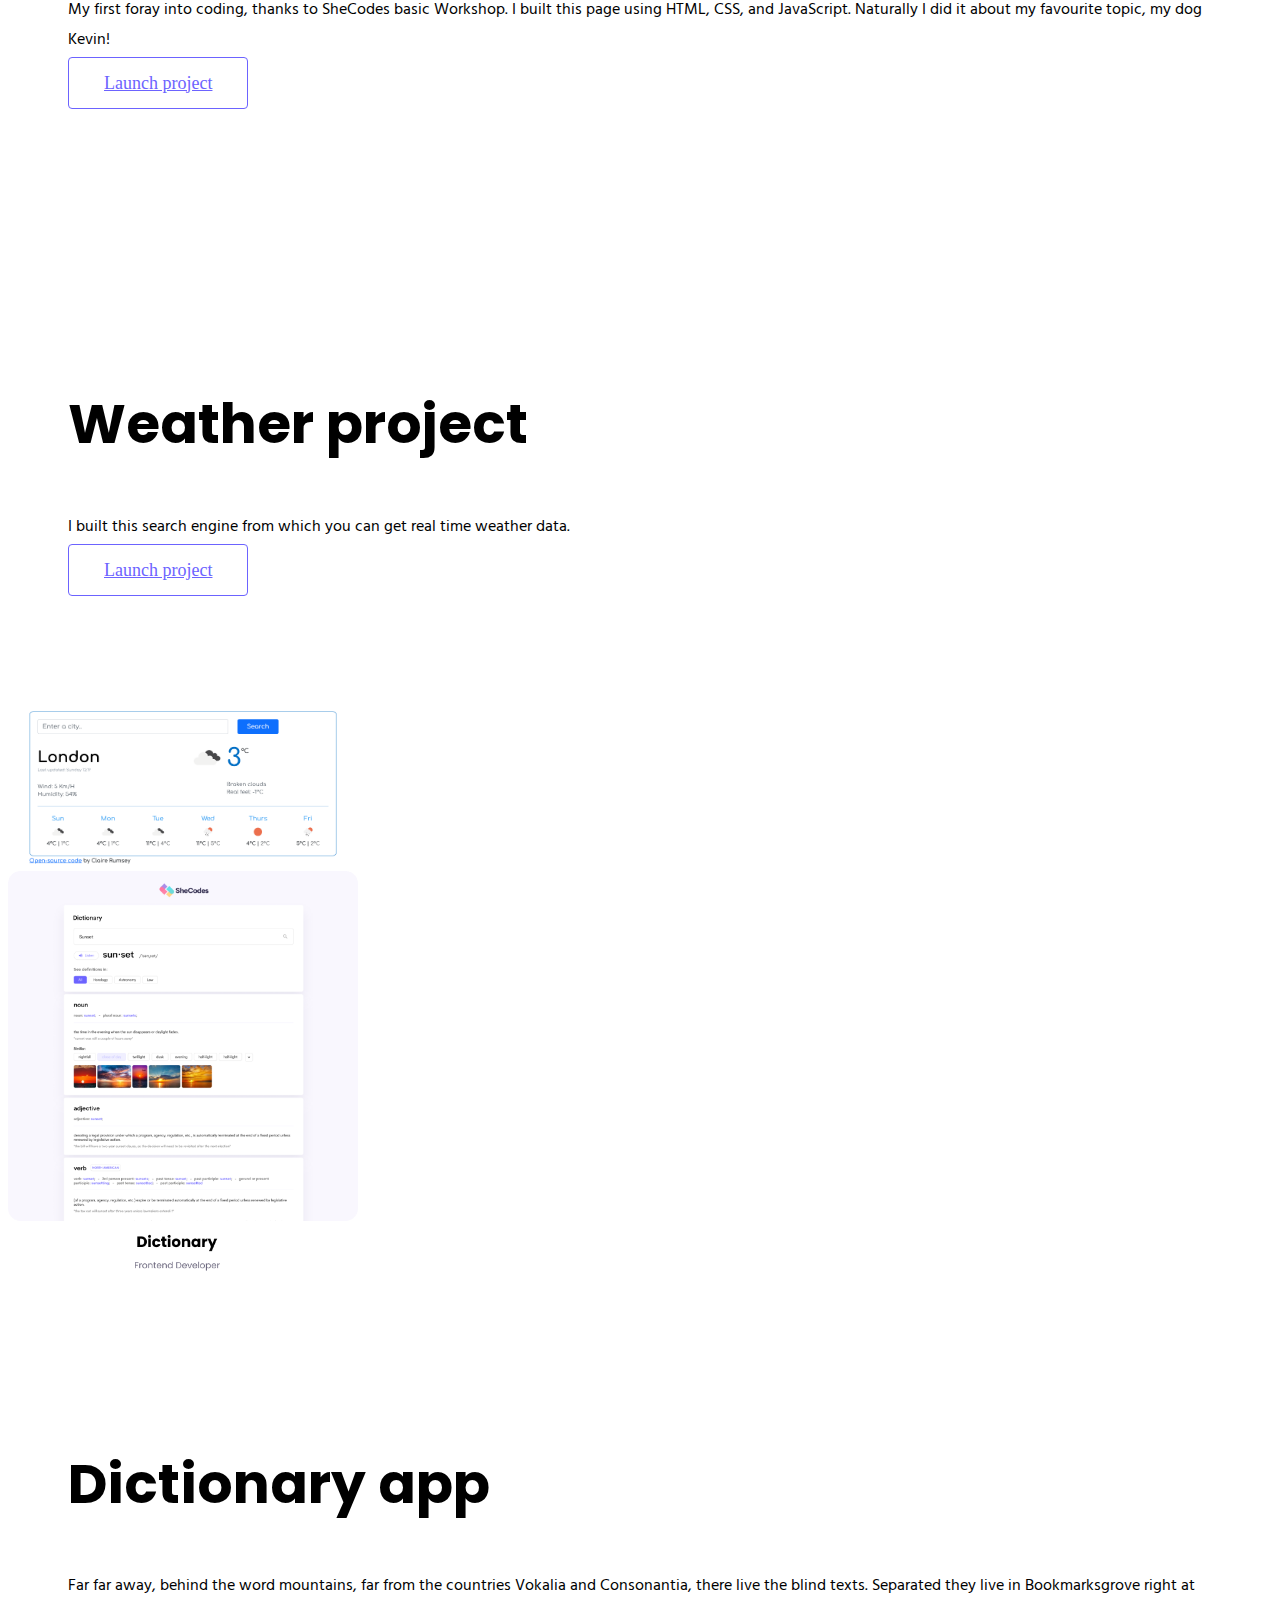
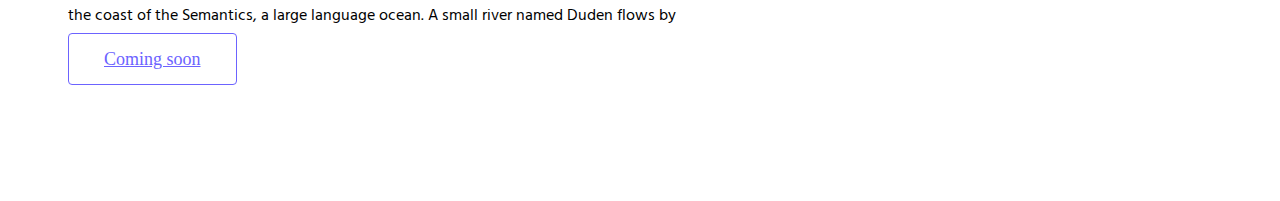
==== commit b715c863: "Added header (bootstrap) to all pages" ====
--- a/index.html
+++ b/index.html
@@ -31,7 +31,7 @@
     />
   </head>
   <body>
-    <nav class="navbar navbar-expand-lg navbar-light bg-light fixed-top">
+    <nav class="navbar navbar-expand-lg navbar-light bg-white fixed-top">
       <div class="container">
         <a class="navbar-brand" href="index.html">Claire Rumsey</a>
         <button
@@ -56,10 +56,10 @@
               <a class="nav-link" href="about.html">About me</a>
             </li>
             <li class="nav-item">
-              <a class="nav-link" href="about.html#contact">Contact me</a>
+              <a class="nav-link" href="work.html">My work</a>
             </li>
             <li class="nav-item">
-              <a class="nav-link" href="work.html">My work</a>
+              <a class="nav-link" href="contact.html">Contact me</a>
             </li>
           </ul>
         </div>
@@ -70,7 +70,7 @@
       <h1>Claire Rumsey</h1>
       <h2 class="mb-4">A front-end developer based in the UK</h2>
       <div>
-        <a href="#" class="btn btn-branding"> Contact me</a>
+        <a href="contact.html" class="btn btn-branding"> Contact me</a>
       </div>
     </div>
 
--- a/styles/portfolio.css
+++ b/styles/portfolio.css
@@ -33,6 +33,14 @@
   line-height: 30px;
 }
 
+img {
+  border-radius: 3%;
+  width: 350px;
+}
+.contact-hero {
+  background: var(--secondary-color);
+  text-align: center;
+}
 .hero {
   background: var(--secondary-color);
   text-align: center;
@@ -54,7 +62,7 @@
 }
 
 .content-container {
-  padding: 160px 20px;
+  padding: 100px 20px;
 }
 
 .content h1 {
@@ -104,6 +112,10 @@
   padding: 120px 60px;
 }
 
+.active {
+  color: var(--branding-color) !important;
+}
+
 @media (max-width: 993px) {
   h1 {
     font-size: 60px;
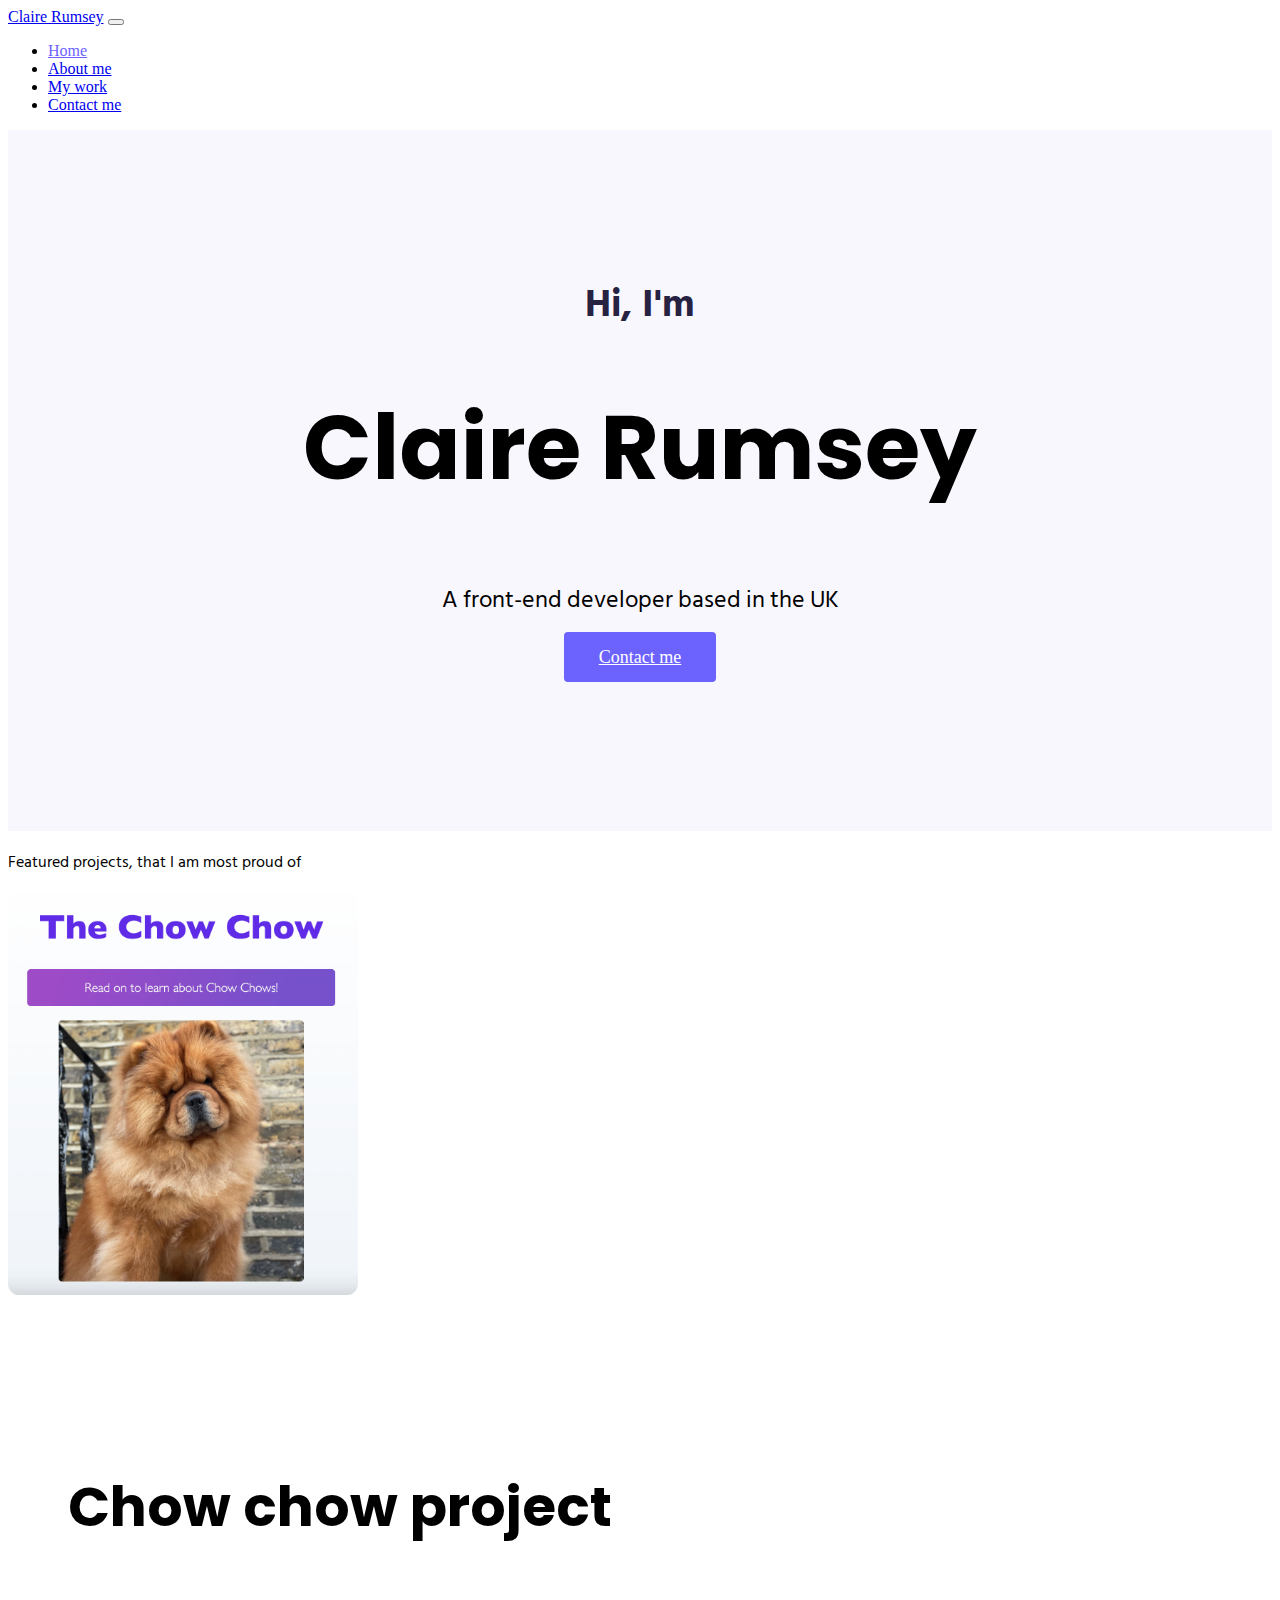
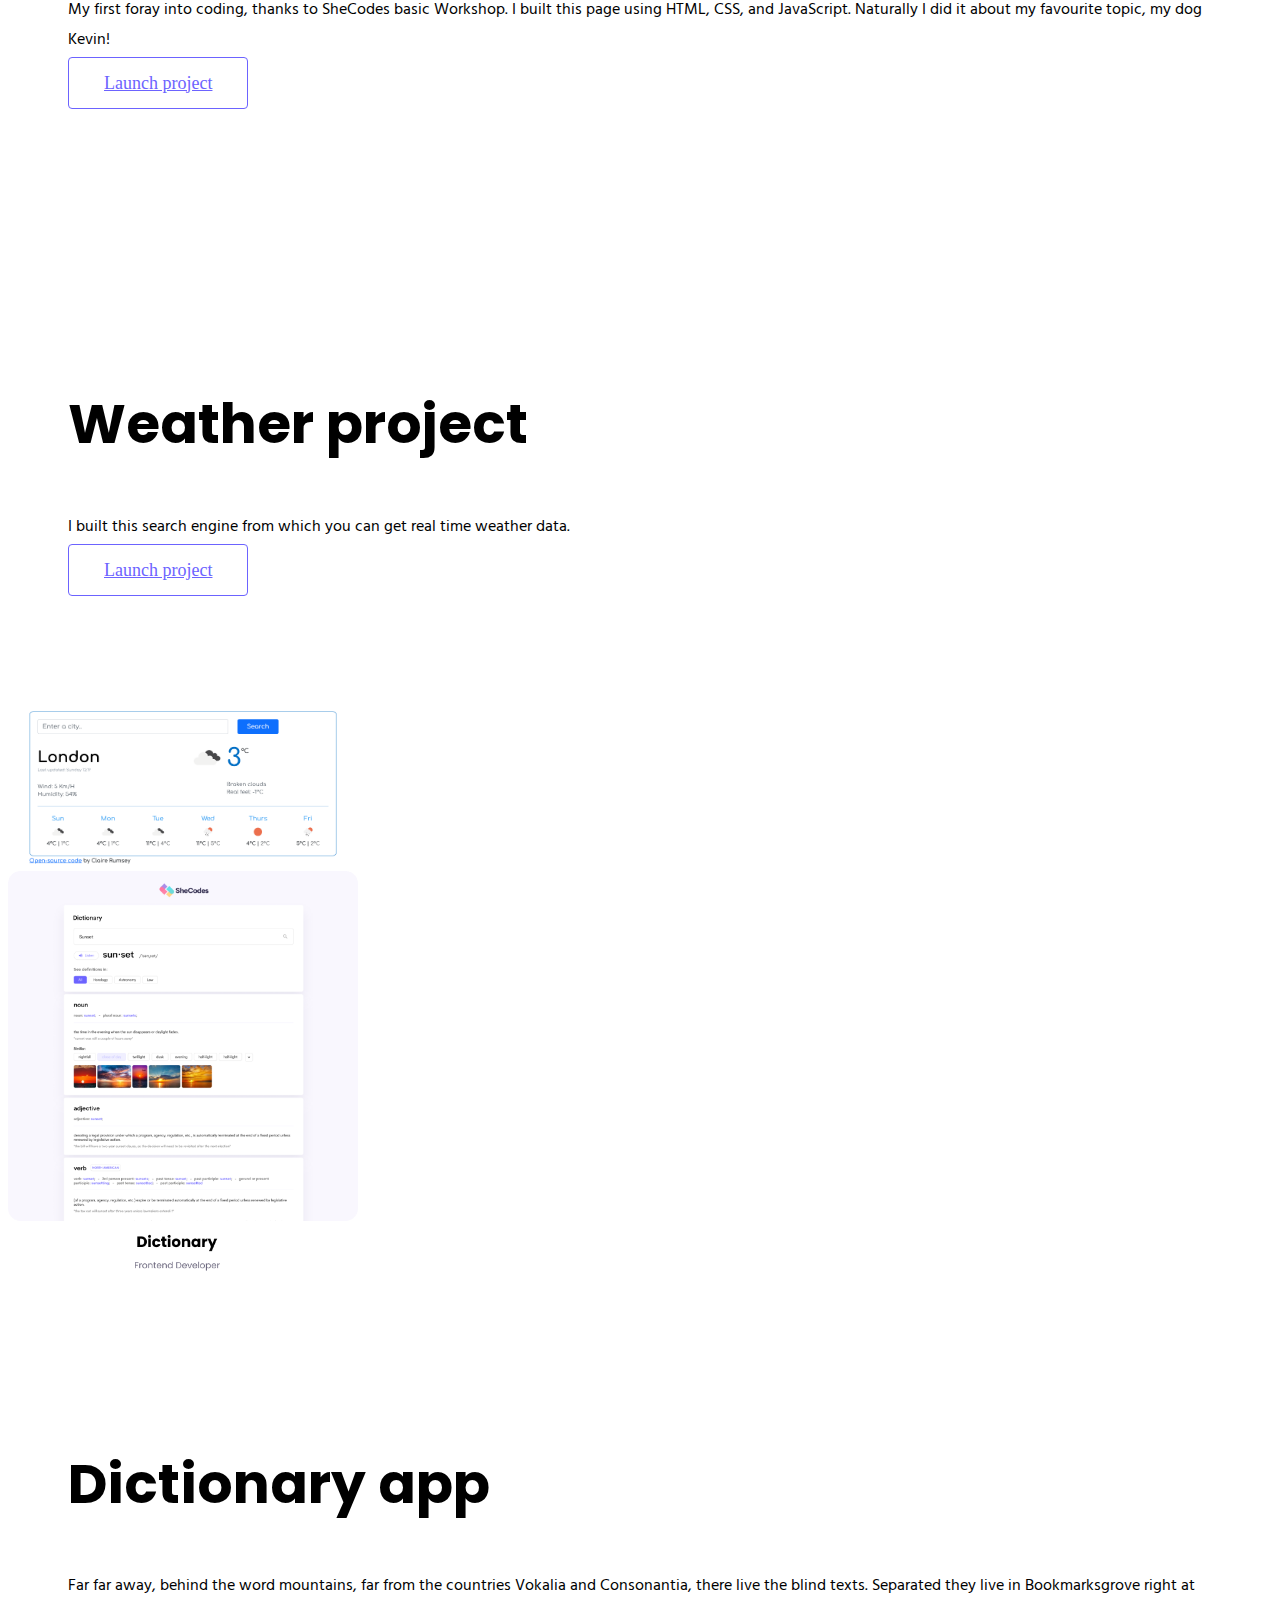
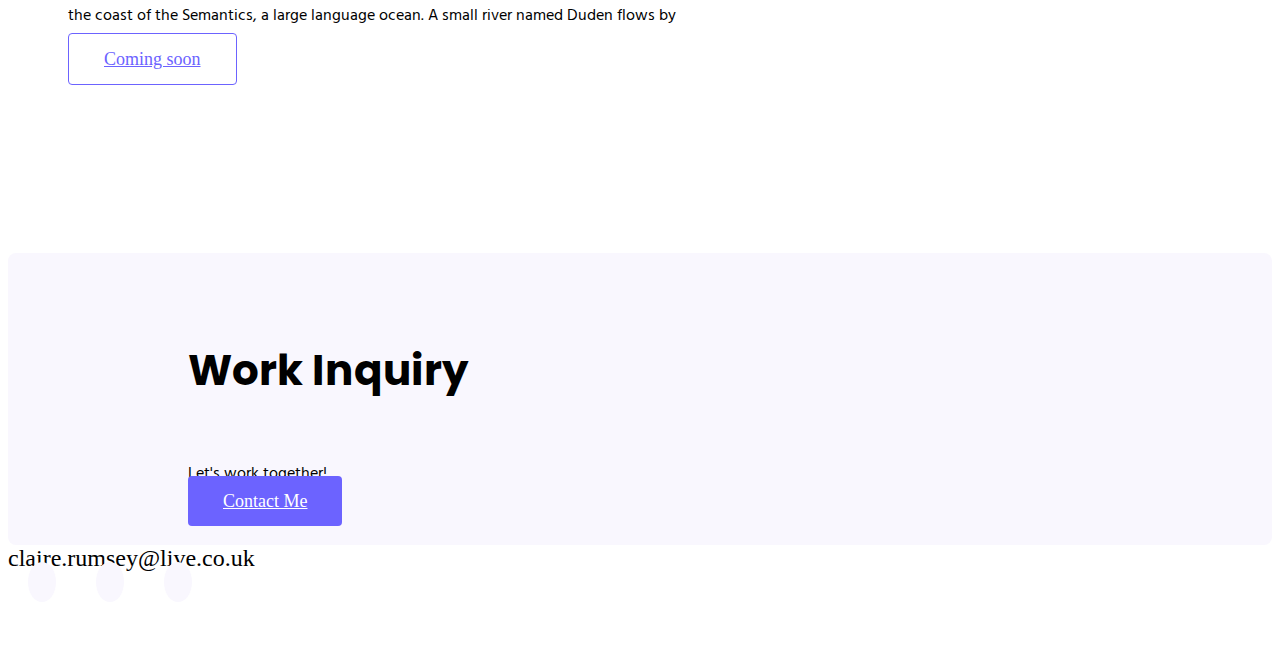
==== commit c7c005b6: "Added footer" ====
--- a/index.html
+++ b/index.html
@@ -142,6 +142,43 @@
           </div>
         </div>
       </div>
+      <footer>
+        <div
+          class="contact-box d-flex justify-content-between mb-5 d-none d-md-flex"
+        >
+          <div>
+            <h4>Work Inquiry</h4>
+            <p class="text-muted">Let's work together!</p>
+          </div>
+          <div>
+            <a href="" class="btn btn-branding mt-3">Contact Me</a>
+          </div>
+        </div>
+        <div class="d-flex justify-content-center mb-5">
+          <a href="mailto:clairerumsey@live.co.uk" class="email-link">
+            claire.rumsey@live.co.uk</a
+          >
+        </div>
+        <div class="d-flex justify-content-center mb-5">
+          <div class="social-links">
+            <a
+              href="https://www.instagram.com/sirkevinthechow/"
+              target="_blank"
+            >
+              <i class="fab fa-instagram"></i>
+            </a>
+            <a href="https://github.com/ClaireRum/" target="_blank">
+              <i class="fab fa-github"></i>
+            </a>
+            <a
+              href="https://www.linkedin.com/in/claire-rumsey-a407a2b9/"
+              target="_blank"
+            >
+              <i class="fab fa-linkedin"></i>
+            </a>
+          </div>
+        </div>
+      </footer>
     </div>
   </body>
 </html>
--- a/styles/portfolio.css
+++ b/styles/portfolio.css
@@ -24,6 +24,10 @@
 
 h2 {
   font-size: 55px;
+}
+
+h4 {
+  font-size: 42px;
 }
 
 p {
@@ -116,6 +120,46 @@
   color: var(--branding-color) !important;
 }
 
+footer {
+  margin: 60px 0;
+}
+
+footer .contact-box {
+  background: var(--secondary-color);
+  border-radius: 8px;
+  padding: 30px 180px;
+}
+
+footer .contact-box p {
+  margin: 0;
+}
+
+footer .email-link {
+  color: black;
+  font-size: 24px;
+  text-decoration: none;
+}
+
+footer .email-link:hover {
+  color: var(--branding-color);
+}
+
+footer .social-links a {
+  background: var(--secondary-color);
+  border-radius: 50%;
+  color: var(--branding-color);
+  font-size: 18px;
+  margin: 0 20px;
+  padding: 10px 14px;
+  text-decoration: none;
+  transition: all 150ms ease-in-out;
+}
+
+footer .social-links a:hover {
+  color: white;
+  background: var(--branding-color);
+}
+
 @media (max-width: 993px) {
   h1 {
     font-size: 60px;
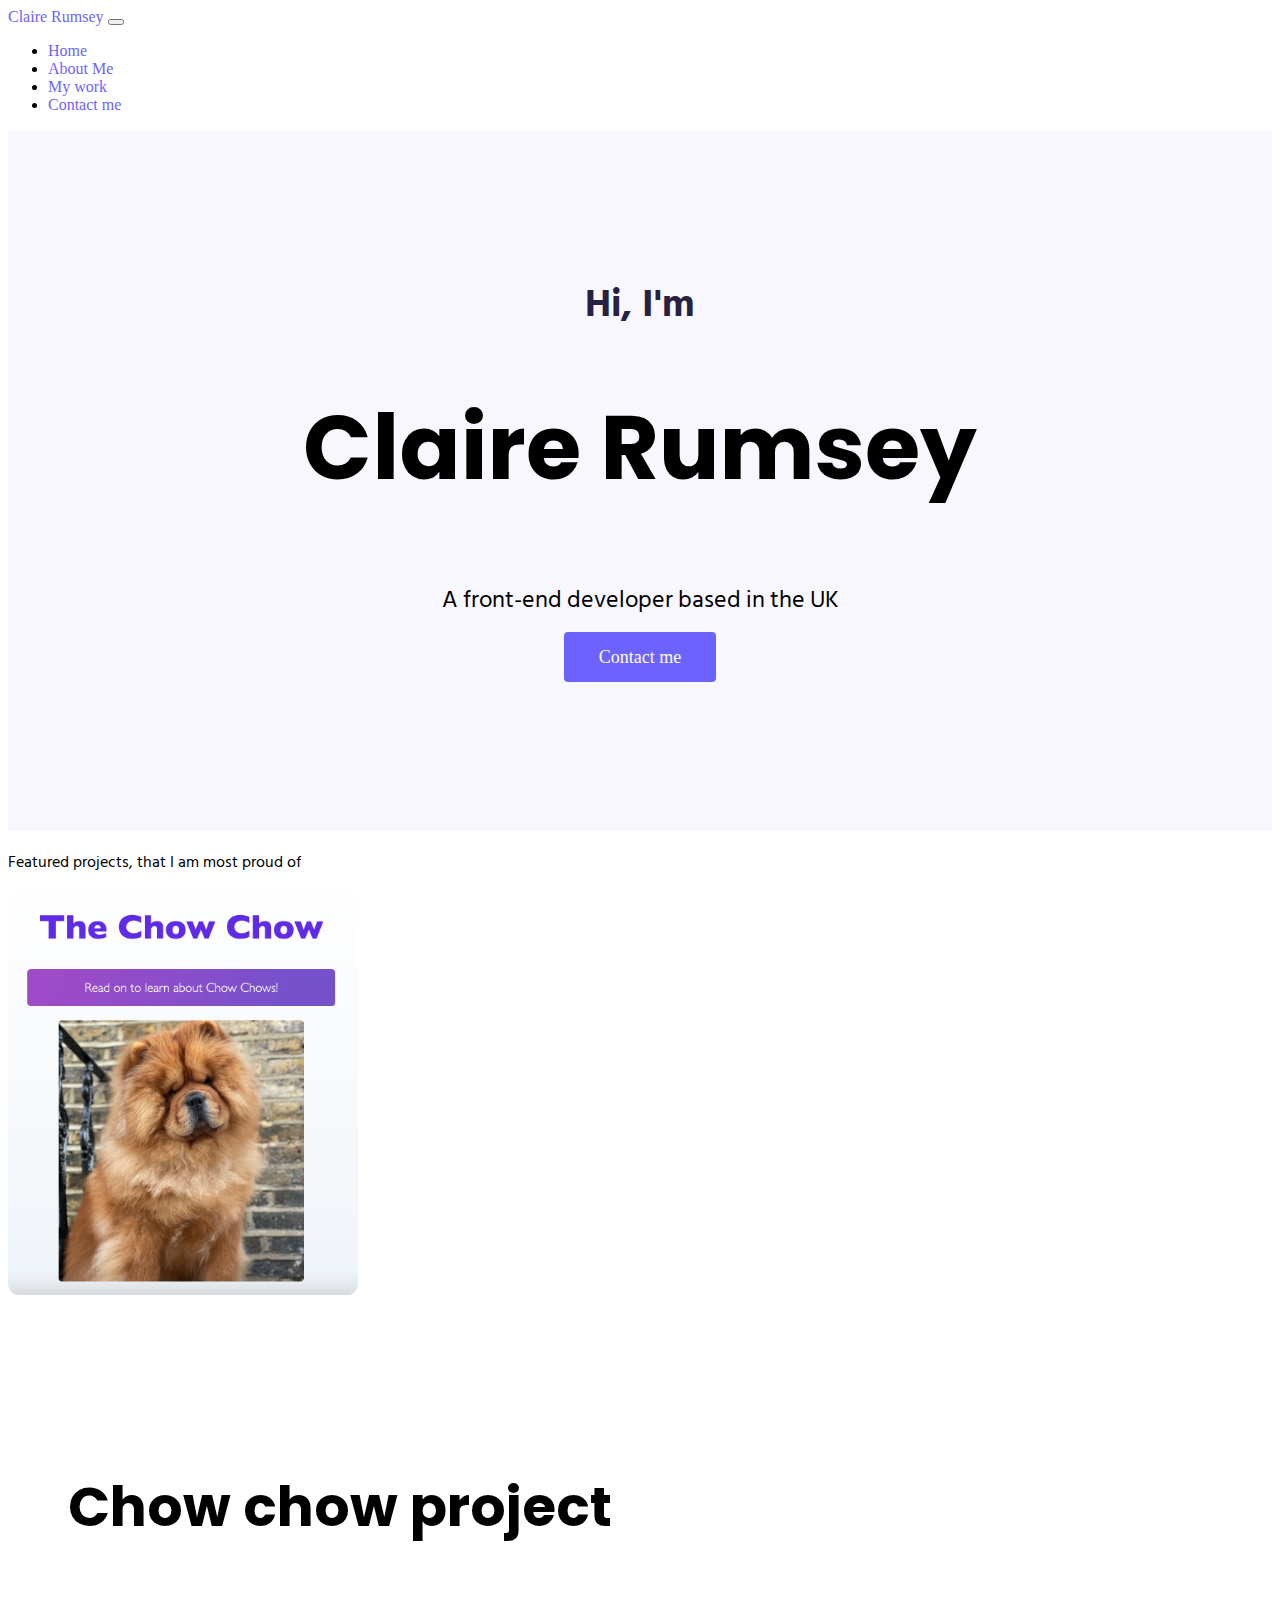
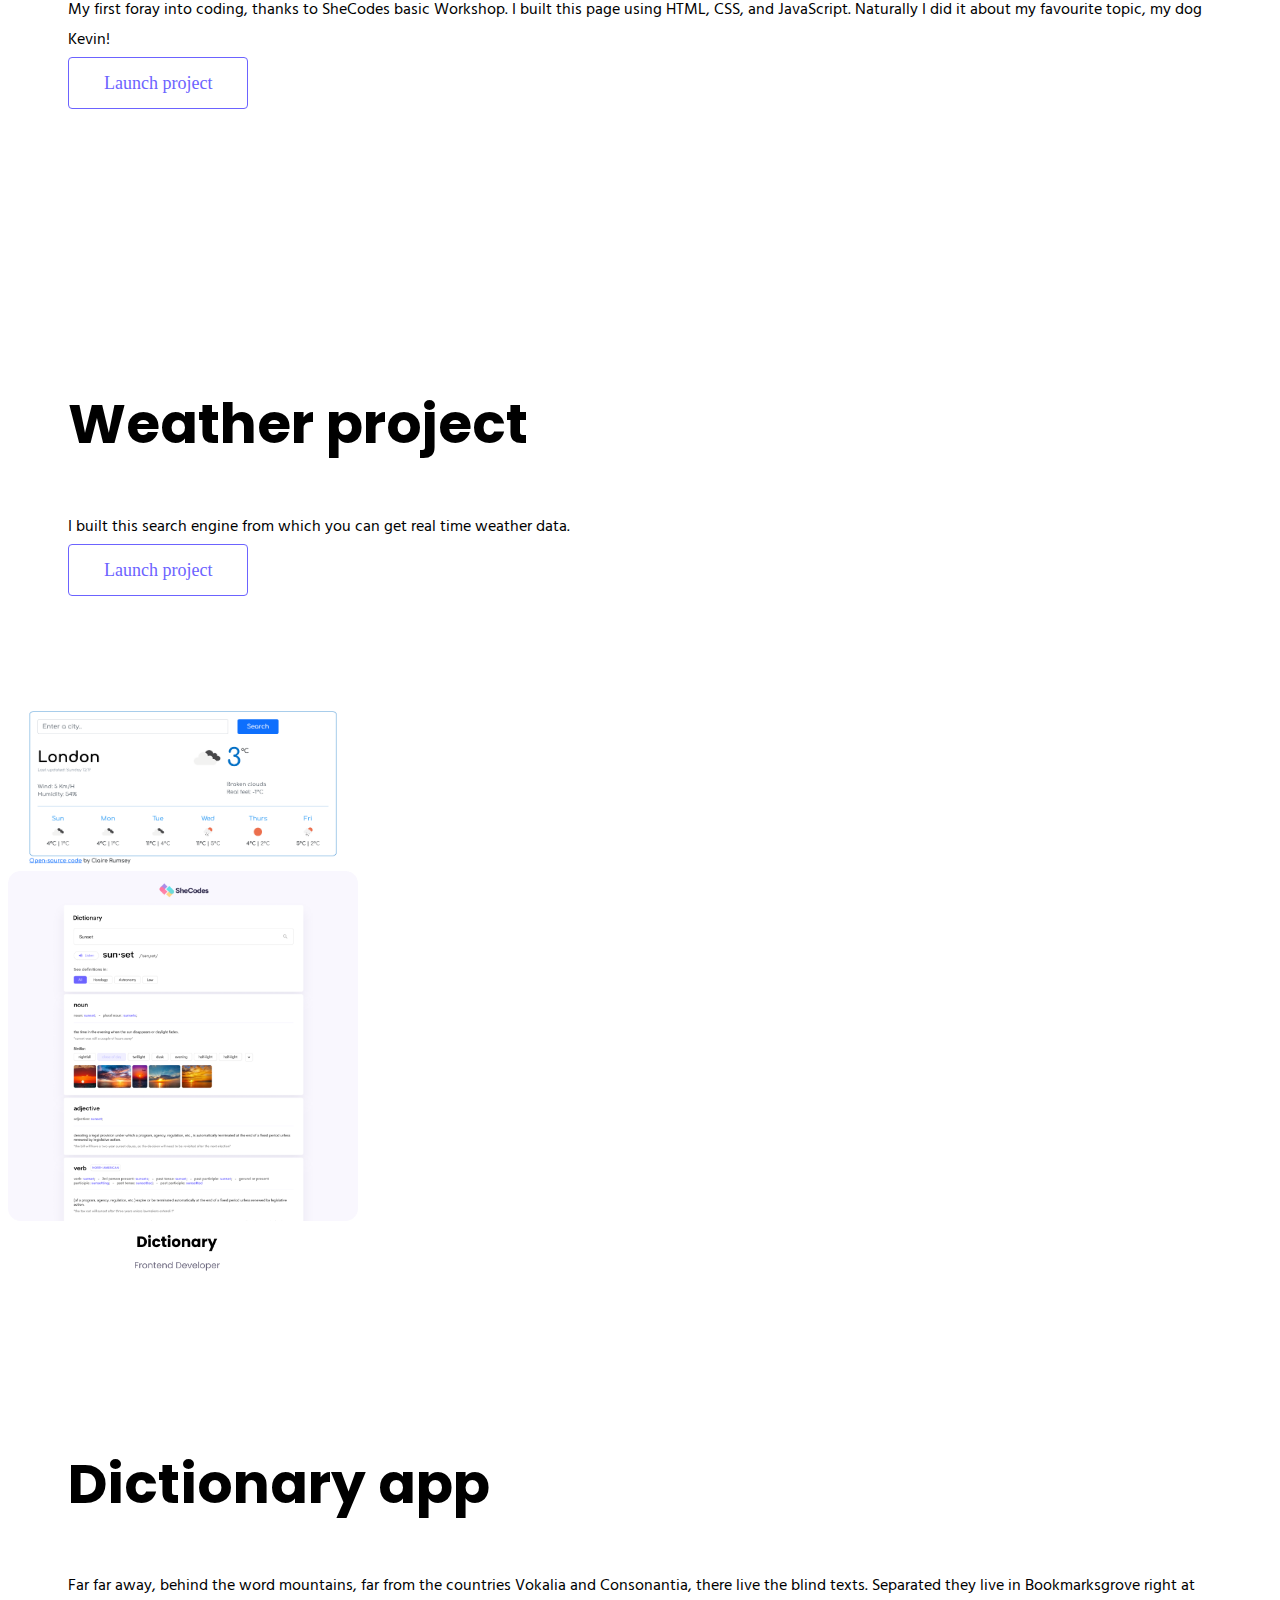
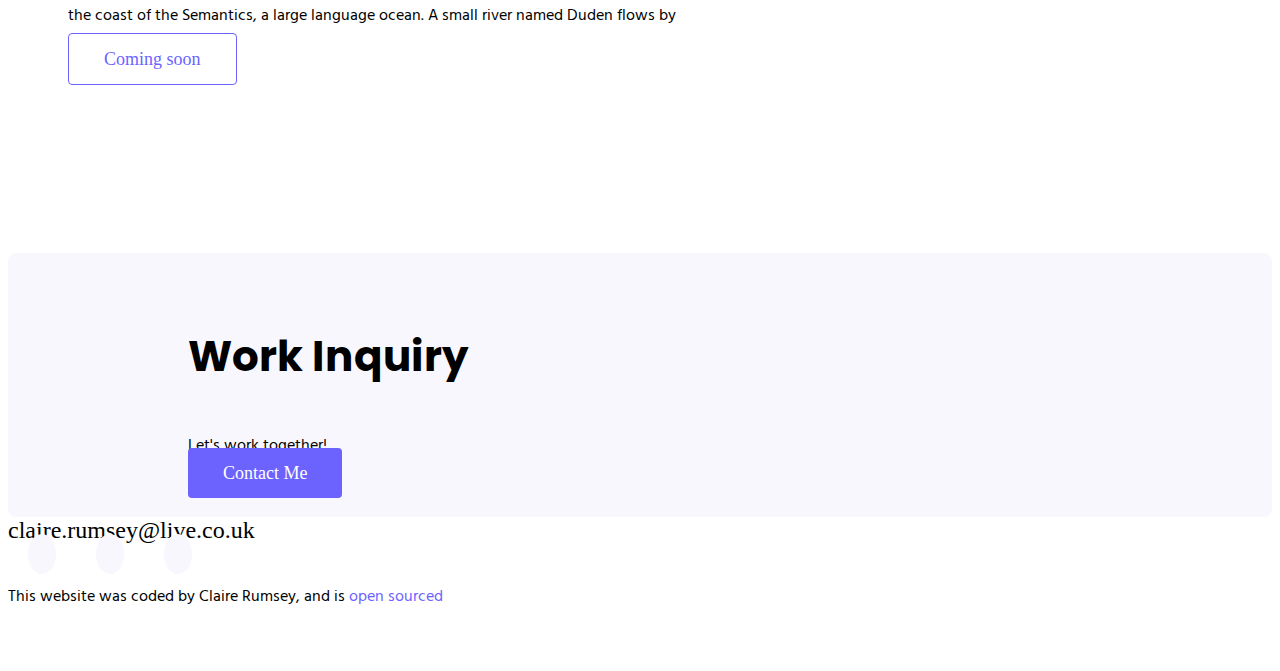
==== commit 40828b1b: "Made the site SEO friendly" ====
--- a/index.html
+++ b/index.html
@@ -4,7 +4,11 @@
     <meta charset="UTF-8" />
     <meta http-equiv="X-UA-Compatible" content="IE=edge" />
     <meta name="viewport" content="width=device-width, initial-scale=1.0" />
-    <title>Document</title>
+    <meta
+      name="description"
+      contect=" Claire is a front-end engineer based in the UK."
+    />
+    <title>Front-end Developer - Claire</title>
     <link
       href="https://cdn.jsdelivr.net/npm/bootstrap@5.1.3/dist/css/bootstrap.min.css"
       rel="stylesheet"
@@ -48,18 +52,28 @@
         <div class="collapse navbar-collapse" id="navbarNav">
           <ul class="navbar-nav">
             <li class="nav-item">
-              <a class="nav-link active" aria-current="page" href="index.html"
+              <a
+                class="nav-link active"
+                aria-current="page"
+                href="index.html"
+                title="Homepage"
                 >Home</a
               >
             </li>
             <li class="nav-item">
-              <a class="nav-link" href="about.html">About me</a>
-            </li>
-            <li class="nav-item">
-              <a class="nav-link" href="work.html">My work</a>
-            </li>
-            <li class="nav-item">
-              <a class="nav-link" href="contact.html">Contact me</a>
+              <a class="nav-link" href="about.html" title="About Claire"
+                >About Me</a
+              >
+            </li>
+            <li class="nav-item">
+              <a class="nav-link" href="work.html" title="Claire's work"
+                >My work</a
+              >
+            </li>
+            <li class="nav-item">
+              <a class="nav-link" href="contact.html" title="Contact Claire"
+                >Contact me</a
+              >
             </li>
           </ul>
         </div>
@@ -81,7 +95,7 @@
           <img
             src="images/chowchow.png"
             class="img-fluid"
-            alt="Kevin the Chow Chow"
+            alt="Kevin the Chow Chow preview"
           />
         </div>
         <div class="col">
@@ -94,7 +108,9 @@
               it about my favourite topic, my dog Kevin!
             </p>
 
-            <a href="" class="btn btn-branding-outline"> Launch project </a>
+            <a href="work.html" class="btn btn-branding-outline">
+              Launch project
+            </a>
           </div>
         </div>
       </div>
@@ -108,14 +124,16 @@
               weather data.
             </p>
 
-            <a href="" class="btn btn-branding-outline"> Launch project </a>
+            <a href="work.html" class="btn btn-branding-outline">
+              Launch project
+            </a>
           </div>
         </div>
         <div class="col d-none d-lg-block">
           <img
             src="images/weather.png"
             class="img-fluid mt-5"
-            alt="Weather app"
+            alt="Weather app preview"
           />
         </div>
       </div>
@@ -124,7 +142,7 @@
           <img
             src="images/dictionary.png"
             class="img-fluid"
-            alt="Greek yogurt"
+            alt="Dictionary preview"
           />
         </div>
         <div class="col">
@@ -138,7 +156,9 @@
               large language ocean. A small river named Duden flows by
             </p>
 
-            <a href="" class="btn btn-branding-outline"> Coming soon</a>
+            <a href="work.html" class="btn btn-branding-outline">
+              Coming soon</a
+            >
           </div>
         </div>
       </div>
@@ -147,11 +167,11 @@
           class="contact-box d-flex justify-content-between mb-5 d-none d-md-flex"
         >
           <div>
-            <h4>Work Inquiry</h4>
+            <h3>Work Inquiry</h3>
             <p class="text-muted">Let's work together!</p>
           </div>
           <div>
-            <a href="" class="btn btn-branding mt-3">Contact Me</a>
+            <a href="contact.html" class="btn btn-branding mt-3">Contact Me</a>
           </div>
         </div>
         <div class="d-flex justify-content-center mb-5">
@@ -164,20 +184,35 @@
             <a
               href="https://www.instagram.com/sirkevinthechow/"
               target="_blank"
+              title="Instagram"
             >
               <i class="fab fa-instagram"></i>
             </a>
-            <a href="https://github.com/ClaireRum/" target="_blank">
+            <a
+              href="https://github.com/ClaireRum/"
+              target="_blank"
+              title="GitHub"
+            >
               <i class="fab fa-github"></i>
             </a>
             <a
               href="https://www.linkedin.com/in/claire-rumsey-a407a2b9/"
               target="_blank"
+              title="LinkedIn"
             >
               <i class="fab fa-linkedin"></i>
             </a>
           </div>
         </div>
+        <p class="text-center text-muted mt-3">
+          This website was coded by Claire Rumsey, and is
+          <a
+            href="https://github.com/ClaireRum/portfolio-project"
+            target="_blank"
+            title="GitHub link"
+            >open sourced</a
+          >
+        </p>
       </footer>
     </div>
   </body>
--- a/styles/portfolio.css
+++ b/styles/portfolio.css
@@ -26,7 +26,7 @@
   font-size: 55px;
 }
 
-h4 {
+h3 {
   font-size: 42px;
 }
 
@@ -35,6 +35,11 @@
   font-weight: normal;
   font-size: 16px;
   line-height: 30px;
+}
+
+a {
+  text-decoration: none;
+  color: var(--branding-color);
 }
 
 img {
@@ -66,7 +71,7 @@
 }
 
 .content-container {
-  padding: 100px 20px;
+  padding: 80px 20px;
 }
 
 .content h1 {
@@ -175,7 +180,7 @@
 
   .content-container {
     text-align: center;
-    padding: 0;
+    padding: 20;
   }
   .project-descriptions {
     padding: 0;
